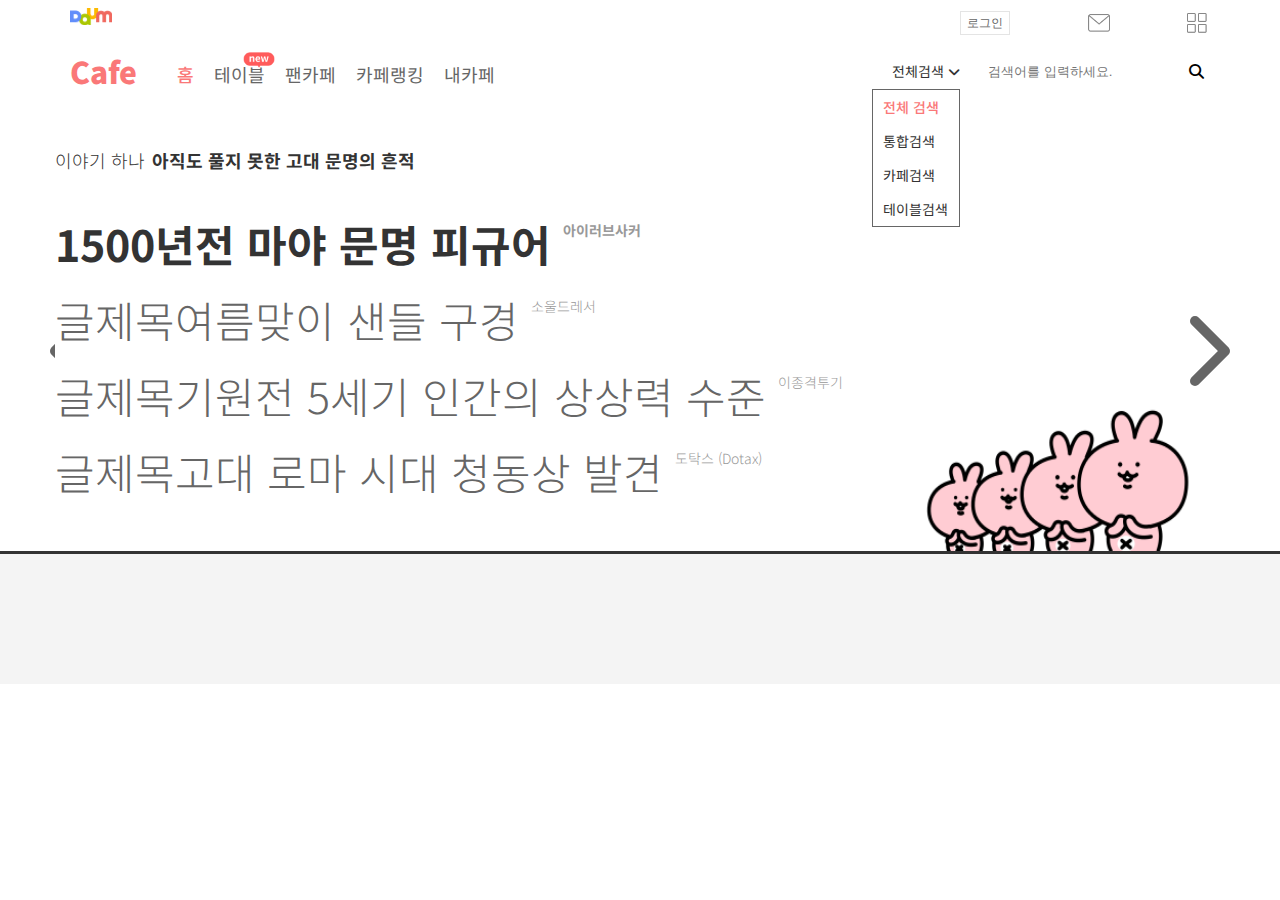
==== index.html @ 8fdf3ecb "slide 추가" ====
<!DOCTYPE html>
<html lang="ko">
    <head>
        <meta charset="UTF-8" />
        <meta name="viewport" content="width=device-width, initial-scale=1.0" />
        <title>Cafe Clone</title>
        <link
            rel="stylesheet"
            href="https://fonts.googleapis.com/css2?family=Material+Symbols+Outlined:opsz,wght,FILL,GRAD@48,400,0,0"
        />
        <link rel="stylesheet" href="css/style.css" />
        <script src="js/jquery-1.12.3.js"></script>
        <script src="js/script.js"></script>
        <style></style>
    </head>
    <body>
        <header>
            <div class="container nav-top">
                <div class="row justify-content-between">
                    <div class="small-logo"><a href="#"></a></div>
                    <div class="top-right-nav">
                        <button type="button" class="btn-login">로그인</button>
                        <a href="#" class="small-email d-inline-block"></a>
                        <div class="small-list d-inline-block">
                            <div class="small-navbox">
                                <div class="malpoongsun"></div>

                                <div class="small-in-navbox">
                                    <div class="small-top-icon">
                                        <div class="d-flex">
                                            <div class="col-3">
                                                <a href="#"
                                                    ><img
                                                        src="images/ic_cafe.png"
                                                        alt="cafe"
                                                /></a>
                                                <p class="text-center">
                                                    <a href="#">카페</a>
                                                </p>
                                            </div>
                                            <div class="col-3">
                                                <a href="#"
                                                    ><img
                                                        src="images/ic_news.png"
                                                        alt="news"
                                                /></a>
                                                <p class="text-center">
                                                    <a href="#">뉴스</a>
                                                </p>
                                            </div>
                                            <div class="col-3">
                                                <a href="#"
                                                    ><img
                                                        src="images/ic_map.png"
                                                        alt="map"
                                                /></a>
                                                <p class="text-center">
                                                    <a href="#">지도</a>
                                                </p>
                                            </div>
                                            <div class="col-3">
                                                <a href="#"
                                                    ><img
                                                        src="images/ic_shopping.png"
                                                        alt="shopping"
                                                /></a>
                                                <p class="text-center">
                                                    <a href="#">쇼핑</a>
                                                </p>
                                            </div>
                                        </div>
                                    </div>
                                    <!-- small top icon -->
                                    <ul class="small-top-list d-flex">
                                        <li>
                                            <a href="#">블로그</a>
                                            <a href="#">티스토리</a>
                                            <a href="#">카카오TV</a>
                                            <a href="#">브런치</a>
                                            <a href="#">게임</a>
                                        </li>
                                        <li>
                                            <a href="#">스포츠</a>
                                            <a href="#">연예</a>
                                            <a href="#">영화</a>
                                            <a href="#">웹툰</a>
                                            <a href="#">멜론</a>
                                        </li>
                                        <li>
                                            <a href="#">어학사전</a>
                                            <a href="#">번역</a>
                                            <a href="#">단어장</a>
                                            <a href="#">맞춤법검사</a>
                                            <a href="#">백과사전</a>
                                        </li>
                                        <li>
                                            <a href="#">금융</a>
                                            <a href="#">부동산</a>
                                            <a href="#">자동차</a>
                                            <a href="#">메이커스</a>
                                            <a href="#">같이가치</a>
                                        </li>
                                    </ul>
                                    <!-- 전체 보기 -->
                                    <div class="top-right-all text-center">
                                        <a href="#">전체보기</a>
                                    </div>
                                </div>
                            </div>
                        </div>
                    </div>
                </div>
            </div>
            <div class="gnb-bar container">
                    <a href="#" class="logo">Cafe</a>
                    <ul class="gnb">
                        <li><a href="#" class="active">홈</a></li>
                        <li class="table-icon"><a href="#">테이블</a></li>
                        <li><a href="#">팬카페</a></li>
                        <li><a href="#">카페랭킹</a></li>
                        <li><a href="#">내카페</a></li>
                    </ul>
                    <form name="search" id="search" class="search" method="get">
                        <div class="search-select">
                            <span>전체검색</span>
                            <i class="fa-solid fa-angle-down"></i>
                            <ul class="select-value">
                                <li class="active">전체 검색</li>
                                <li>통합검색</li>
                                <li>카페검색</li>
                                <li>테이블검색</li>
                            </ul>
                        </div>
                        <input
                            type="text"
                            class="search-form"
                            placeholder="검색어를 입력하세요."
                        />
                        <button class="search-btn"><i class="fa-solid fa-magnifying-glass"></i></button>
                    </form>
            </div>
        </header>
        <!-- header -->
        <section class="slider" id="main01">
            <div class="container">

                <!-- 루프 -->
            <div class="row flex-direction-column slide-row zindex">
            <h2><span>이야기 하나</span> 아직도 풀지 못한 고대 문명의 흔적</h2>
            <ul class="slider-list">
                <li class="active">
                    <a href="#">
                        <span>1500년전 마야 문명 피규어</span>
                        <span class="sub">아이러브사커</span>
                    </a>
                </li>
                <li>
                    <a href="#">
                        <span>글제목여름맞이 샌들 구경</span>
                        <span class="sub">소울드레서</span>
                    </a>
                </li>
                <li>
                    <a href="#">
                        <span>글제목기원전 5세기 인간의 상상력 수준</span>
                        <span class="sub">이종격투기</span>
                    </a>
                </li>
                <li>
                    <a href="#">
                        <span>글제목고대 로마 시대 청동상 발견 </span>
                        <span class="sub">도탁스 (Dotax)</span>
                    </a>
                </li>

            </ul>
        </div>
        <div class="row flex-direction-column slide-row">
            <h2><span>이야기 둘</span> 효도가 가장 쉬웠어요.jpg</h2>
            <ul class="slider-list">
                <li class="active">
                    <a href="#">
                        <span>엄마들의 엽떡.jpg</span>
                        <span class="sub">* 여성시대 * 차분한 20대들의 알흠다운 공간</span>
                    </a>
                </li>
                <li>
                    <a href="#">
                        <span>21세기의 효도.twt</span>
                        <span class="sub">쭉빵카페</span>
                    </a>
                </li>
                <li>
                    <a href="#">
                        <span>의도치 않게 효자된 백수</span>
                        <span class="sub">도탁스 (DOTAX)</span>
                    </a>
                </li>
                <li>
                    <a href="#">
                        <span>부모님 폰에 해드려야 하는 일</span>
                        <span class="sub">엽기 혹은 진실</span>
                    </a>
                </li>

            </ul>
        </div>
        <div class="row flex-direction-column slide-row">
            <h2><span>이야기 셋</span> 아무거나 안 가리고스 다 머거스</h2>
            <ul class="slider-list">
                <li class="active">
                    <a href="#">
                        <span>1500년전 마야 문명 피규어</span>
                        <span class="sub">아이러브사커</span>
                    </a>
                </li>
                <li>
                    <a href="#">
                        <span>글제목여름맞이 샌들 구경</span>
                        <span class="sub">소울드레서</span>
                    </a>
                </li>
                <li>
                    <a href="#">
                        <span>글제목기원전 5세기 인간의 상상력 수준</span>
                        <span class="sub">이종격투기</span>
                    </a>
                </li>
                <li>
                    <a href="#">
                        <span>글제목고대 로마 시대 청동상 발견 </span>
                        <span class="sub">도탁스 (Dotax)</span>
                    </a>
                </li>

            </ul>
        </div>
        <div class="row flex-direction-column slide-row">
            <h2><span>이야기 넷</span> 아직도 풀지 못한 고대 문명의 흔적</h2>
            <ul class="slider-list">
                <li class="active">
                    <a href="#">
                        <span>1500년전 마야 문명 피규어</span>
                        <span class="sub">아이러브사커</span>
                    </a>
                </li>
                <li>
                    <a href="#">
                        <span>글제목여름맞이 샌들 구경</span>
                        <span class="sub">소울드레서</span>
                    </a>
                </li>
                <li>
                    <a href="#">
                        <span>글제목기원전 5세기 인간의 상상력 수준</span>
                        <span class="sub">이종격투기</span>
                    </a>
                </li>
                <li>
                    <a href="#">
                        <span>글제목고대 로마 시대 청동상 발견 </span>
                        <span class="sub">도탁스 (Dotax)</span>
                    </a>
                </li>

            </ul>
        </div>
        <div class="row flex-direction-column slide-row">
            <h2><span>이야기 다섯</span> 아직도 풀지 못한 고대 문명의 흔적</h2>
            <ul class="slider-list">
                <li class="active">
                    <a href="#">
                        <span>1500년전 마야 문명 피규어</span>
                        <span class="sub">아이러브사커</span>
                    </a>
                </li>
                <li>
                    <a href="#">
                        <span>글제목여름맞이 샌들 구경</span>
                        <span class="sub">소울드레서</span>
                    </a>
                </li>
                <li>
                    <a href="#">
                        <span>글제목기원전 5세기 인간의 상상력 수준</span>
                        <span class="sub">이종격투기</span>
                    </a>
                </li>
                <li>
                    <a href="#">
                        <span>글제목고대 로마 시대 청동상 발견 </span>
                        <span class="sub">도탁스 (Dotax)</span>
                    </a>
                </li>

            </ul>
        </div>
        <div class="row flex-direction-column slide-row">
            <h2><span>이야기 여섯</span> 아직도 풀지 못한 고대 문명의 흔적</h2>
            <ul class="slider-list">
                <li class="active">
                    <a href="#">
                        <span>1500년전 마야 문명 피규어</span>
                        <span class="sub">아이러브사커</span>
                    </a>
                </li>
                <li>
                    <a href="#">
                        <span>글제목여름맞이 샌들 구경</span>
                        <span class="sub">소울드레서</span>
                    </a>
                </li>
                <li>
                    <a href="#">
                        <span>글제목기원전 5세기 인간의 상상력 수준</span>
                        <span class="sub">이종격투기</span>
                    </a>
                </li>
                <li>
                    <a href="#">
                        <span>글제목고대 로마 시대 청동상 발견 </span>
                        <span class="sub">도탁스 (Dotax)</span>
                    </a>
                </li>

            </ul>
        </div>
        <!-- 루프 -->

    </div>
        <a href="#" class="slide-btn slide-left"><i class="fa-solid fa-chevron-left"></i></a>
        <a href="#" class="slide-btn slide-right"><i class="fa-solid fa-chevron-right"></i></a>
        </section>
        <section class="best-cafe" id="main02">
            
        </section>
    </body>
</html>
---- css/style.css ----
@import url('https://fonts.googleapis.com/css2?family=Noto+Sans+KR:wght@100;300;400;500;700;900&display=swap');
@import url('https://cdnjs.cloudflare.com/ajax/libs/font-awesome/6.4.2/css/all.min.css');
@import url(reset.css);
@import url(bootstrap-grid.css);
*{box-sizing: border-box;}
body{
    font-family: 'Noto Sans KR', sans-serif;
    color: #333;
    font-size: 16px;
}
.text-center{
    text-align: center;
}
.d-flex{
    display: flex;
}
.flex-wrap-wrap{
    flex-wrap: wrap;
}
.flex-direction-column{
    flex-direction: column;
}
.flex-direction-row{
    flex-direction: row;
}
.justify-content-between{
    justify-content: space-between;
}
.align-items-center{
    align-items: center;
}
.d-block{
    display: block;
}
.d-inline-block{
    display: inline-block;
}

/* header */
header{
    padding-top: 8px;
}
.small-logo>a{
    display: inline-block;
    width: 42px;
    height: 17px;
    background: url(../images/minidaum_v5.png) no-repeat left top;
    background-size: 290%;
}
.btn-login{
    width: 50px;
    height: 24px;
    border: 1px solid #e4e4e4;
    font-size: 12px;
    line-height: 12px;
    color: #666;
    background: #fff;
    cursor: pointer;
    outline: none;
}
.top-right-nav{
    width: 250px;
    height: 30px;
    display: flex;
    justify-content: space-between;
    align-items: center;
}
.small-email{
    width: 24px;
    height: 25px;
    background: url(../images/minidaum_v5.png) no-repeat left -23px;
    background-size: 545%;
}
.small-list{
    width: 24px;
    height: 26px;
    background: url(../images/minidaum_v5.png) no-repeat -35px -22px;
    background-size: 545%;
    position: relative;
    cursor: pointer;
}
.small-navbox{
    position: absolute;
    top: 28px;
    right: 0;
    display: none;
    z-index: 100;
}
.malpoongsun{
    position: absolute;
    top: 0;
    right: 2px;
    width: 25px;
    height: 25px;
    z-index: 2;
    background: url(../images/minidaum_v5.png) no-repeat -70px -95px;
    background-size: 600%;
}
.small-in-navbox{
    border: 1px solid #cdcdcd;
    background-color: #fff;
    margin-top: 16px;
}
.small-top-icon{
    padding: 18px 20px;
    border-bottom: 1px solid #e4e4e4;
}
.small-top-icon .col-3{
    padding-left: 20px;
    padding-right: 20px;
}
.small-top-icon img{
    width: 36px;
    height: 36px;
}
.small-top-icon p{
    margin-top: 10px;
    font-size: 14px;
}
.small-top-icon a{
    font-weight: 500;
    text-decoration: none;
}
.small-top-icon a:hover{
    text-decoration: underline;
}

.small-top-list{
    padding: 20px 38px;
    font-size: 12px;
}
.small-top-list li{
    width: 25%;
    border-right: 1px solid #e4e4e4;
}
.small-top-list li:last-child{
    border: none;
}
.small-top-list a{
    display: block;
    text-decoration: none;
    line-height: 25px;
    padding-left: 10px;
    font-weight: 300;
}
.small-top-list a:hover{
    text-decoration: underline;
}
.top-right-all{
    padding: 15px;
    background-color: #f2f2f2;
    border-top: 1px solid #e4e4e4;
    font-size: 13px;
}
.top-right-all a{
    text-decoration: none;
}
.top-right-all a:hover{
    text-decoration: underline;
}
.gnb-bar{
    margin-top: 18px;
}
.gnb-bar::after{
    content: "";
    display: table;
    clear: both;
}
.logo, .gnb{
    float: left;
}
.logo{
    margin-left: -15px;
    font-size: 30px;
    text-decoration: none;
    color: rgb(250, 120, 120);
    font-weight: 900;
}
.gnb{
    margin: 0;
    padding: 0;
    list-style-type: none;
    margin-left: 40px;
    display: flex;
    height: 35px;
    align-items: center;
}
.gnb a{
    color: #666;
    text-decoration: none;
    font-size: 18px;
    margin-right: 20px;
}
.gnb a:hover, .gnb a.active{
    color: rgb(250, 120, 120);
    font-weight: 500;
}
.table-icon{
    position: relative;
}
.table-icon::after{
    content: "";
    width: 32px;
    height: 16px;
    position: absolute;
    background: url(../images/ico_gnb_table.gif) no-repeat;
    background-size: 32px 16px;
    bottom: 15px;
    right: 10px;
}
#search{
    float: right;
}
.search{
    display: flex;
    align-items: center;
    height: 30px;
    margin-right: -15px;
}
.search-select{
    margin-right: 20px;
    position: relative;
    font-size: 14px;
    cursor: pointer;
}
.select-value{
    position: absolute;
    border: 1px solid #666;
    width: 130%;
    top: 25px;
    right: 0;
    background: #fff;
    z-index: 99;
}
.select-value li{
    padding: 10px;
    cursor: pointer;
    font-size: 14px;
}
.select-value li:hover{
    background-color: rgb(252, 235, 235);
    text-decoration: underline;
    font-weight: 500;
}
.select-value li.active{
    color: rgb(250, 120, 120);
    font-weight: 500;
}
input.search-form{
    border: none;
    padding: 8px;
    border-radius: 5px;
}
input.search-form:focus{
    border: 2px solid #333;
}
.search-btn{
    border: none;
    outline: none;
    background: transparent;
    font-size: 15px;
    margin-left: 10px;
    cursor: pointer;
    text-align: right;
}

/* section main01 */
.slider{
    position: relative;
}
.slider .container{
    padding-top: 70px;
    padding-bottom: 80px;
    background: url(../images/rabbit.png) no-repeat right bottom;
    background-size: 300px 150px;
    position: relative;
    height: 460px;
}
.slider h2{
    font-size: 18px;
    font-weight: 700;
}
.slider h2>span{
    font-weight: 300;
    margin-right: 2px;
}
.slide-row{
    top: 60px;
    left: 0px;
    position: absolute;
    background: #fff;
}
.slider-list{
    margin-top: 30px;
}
.zindex{
    z-index: 2;
}
.slider-anime{
    animation-name: fadeSlide;
    animation-duration: 400ms;
}
.slider-list a{
    text-decoration: none;
    font-size: 43px;
    line-height: 63px;
    color: #666;
    font-weight: 300;
}
.slider-list a span:first-child{
    display: inline-block;
    max-width: 760px;
    white-space: nowrap;
    overflow: hidden;
    text-overflow: ellipsis;
    vertical-align: text-top;
}
.slider-list .sub{
    font-size: 14px;
    color: #999;
    display: inline-block;
    width: 100px;
    white-space: nowrap;
    overflow: hidden;
    text-overflow: ellipsis;
}
.slider-list a:hover,
.slider-list li.active a{
    font-weight: 700;
    color: #333;
}
.slide-btn{
    position: absolute;
    top: 220px;
}
.slide-btn.slide-left{
    left: 50px;
}
.slide-btn.slide-right{
    right: 50px;
}
.slide-btn i{
    font-size: 80px;
    color: #666;
}
/* section main02 */
.best-cafe{
    border-top: 3px solid #333;
    background: #f4f4f4;
    padding-top: 50px;
    padding-bottom: 80px;
}









@media (max-width: 768px) {
    .text-sm-center{
        text-align: center;
    }
    .d-sm-flex{
        display: flex;
    }
    .flex-sm-wrap-wrap{
        flex-wrap: wrap;
    }
    .flex-sm-direction-column{
        flex-direction: column;
    }
    .flex-sm-direction-row{
        flex-direction: row;
    }
    .justify-sm-content-between{
        justify-content: space-between;
    }
    .align-sm-items-center{
        align-items: center;
    }
    .d-sm-block{
        display: block;
    }
    .d-sm-inline-block{
        display: inline-block;
    }
  }

@keyframes fadeSlide{
    from {
        opacity: 0;
        transform: translateY(40px);
    }
    to {
        opacity: 1;
        transform: translateY(0px);
    }
}
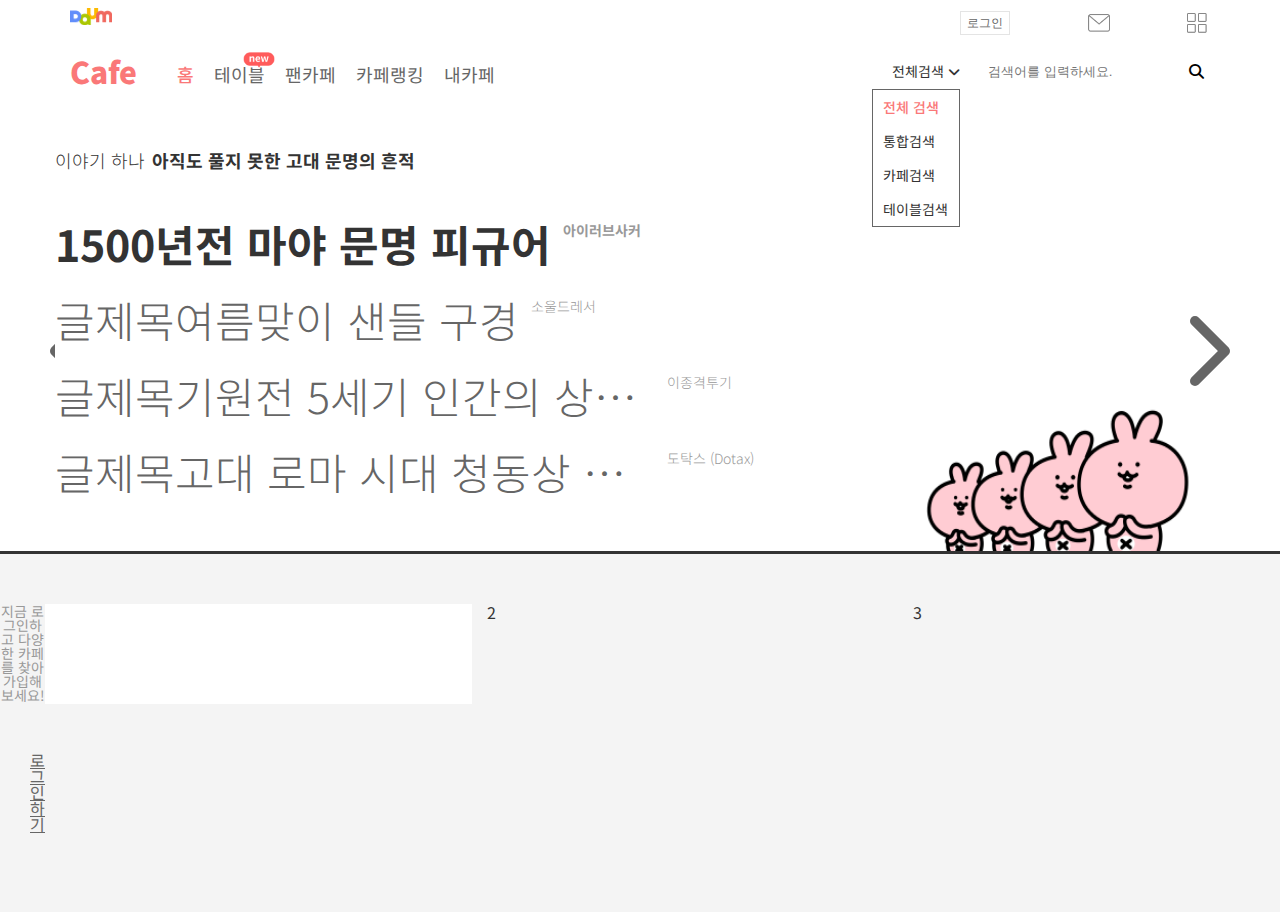
==== commit 24528806: "slide script 구현 main02 작업" ====
--- a/index.html
+++ b/index.html
@@ -148,25 +148,25 @@
             <div class="row flex-direction-column slide-row zindex">
             <h2><span>이야기 하나</span> 아직도 풀지 못한 고대 문명의 흔적</h2>
             <ul class="slider-list">
-                <li class="active">
-                    <a href="#">
-                        <span>1500년전 마야 문명 피규어</span>
-                        <span class="sub">아이러브사커</span>
-                    </a>
-                </li>
-                <li>
-                    <a href="#">
-                        <span>글제목여름맞이 샌들 구경</span>
-                        <span class="sub">소울드레서</span>
-                    </a>
-                </li>
-                <li>
-                    <a href="#">
-                        <span>글제목기원전 5세기 인간의 상상력 수준</span>
-                        <span class="sub">이종격투기</span>
-                    </a>
-                </li>
-                <li>
+                <li class="active animate__fadeInUp">
+                    <a href="#">
+                        <span>1500년전 마야 문명 피규어</span>
+                        <span class="sub">아이러브사커</span>
+                    </a>
+                </li>
+                <li class="animate__fadeInUp">
+                    <a href="#">
+                        <span>글제목여름맞이 샌들 구경</span>
+                        <span class="sub">소울드레서</span>
+                    </a>
+                </li>
+                <li class="animate__fadeInUp">
+                    <a href="#">
+                        <span>글제목기원전 5세기 인간의 상상력 수준</span>
+                        <span class="sub">이종격투기</span>
+                    </a>
+                </li>
+                <li class="animate__fadeInUp">
                     <a href="#">
                         <span>글제목고대 로마 시대 청동상 발견 </span>
                         <span class="sub">도탁스 (Dotax)</span>
@@ -178,25 +178,25 @@
         <div class="row flex-direction-column slide-row">
             <h2><span>이야기 둘</span> 효도가 가장 쉬웠어요.jpg</h2>
             <ul class="slider-list">
-                <li class="active">
+                <li class="active animate__fadeInUp">
                     <a href="#">
                         <span>엄마들의 엽떡.jpg</span>
                         <span class="sub">* 여성시대 * 차분한 20대들의 알흠다운 공간</span>
                     </a>
                 </li>
-                <li>
+                <li class="animate__fadeInUp">
                     <a href="#">
                         <span>21세기의 효도.twt</span>
                         <span class="sub">쭉빵카페</span>
                     </a>
                 </li>
-                <li>
+                <li class="animate__fadeInUp">
                     <a href="#">
                         <span>의도치 않게 효자된 백수</span>
                         <span class="sub">도탁스 (DOTAX)</span>
                     </a>
                 </li>
-                <li>
+                <li class="animate__fadeInUp">
                     <a href="#">
                         <span>부모님 폰에 해드려야 하는 일</span>
                         <span class="sub">엽기 혹은 진실</span>
@@ -208,55 +208,55 @@
         <div class="row flex-direction-column slide-row">
             <h2><span>이야기 셋</span> 아무거나 안 가리고스 다 머거스</h2>
             <ul class="slider-list">
+                <li class="active animate__fadeInUp">
+                    <a href="#">
+                        <span>1500년전 마야 문명 피규어</span>
+                        <span class="sub">아이러브사커</span>
+                    </a>
+                </li>
+                <li class="animate__fadeInUp">
+                    <a href="#">
+                        <span>글제목여름맞이 샌들 구경</span>
+                        <span class="sub">소울드레서</span>
+                    </a>
+                </li>
+                <li class="animate__fadeInUp">
+                    <a href="#">
+                        <span>글제목기원전 5세기 인간의 상상력 수준</span>
+                        <span class="sub">이종격투기</span>
+                    </a>
+                </li>
+                <li class="animate__fadeInUp">
+                    <a href="#">
+                        <span>글제목고대 로마 시대 청동상 발견 </span>
+                        <span class="sub">도탁스 (Dotax)</span>
+                    </a>
+                </li>
+
+            </ul>
+        </div>
+        <div class="row flex-direction-column slide-row">
+            <h2><span>이야기 넷</span> 아직도 풀지 못한 고대 문명의 흔적</h2>
+            <ul class="slider-list animate__fadeInUp">
                 <li class="active">
                     <a href="#">
                         <span>1500년전 마야 문명 피규어</span>
                         <span class="sub">아이러브사커</span>
                     </a>
                 </li>
-                <li>
-                    <a href="#">
-                        <span>글제목여름맞이 샌들 구경</span>
-                        <span class="sub">소울드레서</span>
-                    </a>
-                </li>
-                <li>
-                    <a href="#">
-                        <span>글제목기원전 5세기 인간의 상상력 수준</span>
-                        <span class="sub">이종격투기</span>
-                    </a>
-                </li>
-                <li>
-                    <a href="#">
-                        <span>글제목고대 로마 시대 청동상 발견 </span>
-                        <span class="sub">도탁스 (Dotax)</span>
-                    </a>
-                </li>
-
-            </ul>
-        </div>
-        <div class="row flex-direction-column slide-row">
-            <h2><span>이야기 넷</span> 아직도 풀지 못한 고대 문명의 흔적</h2>
-            <ul class="slider-list">
-                <li class="active">
-                    <a href="#">
-                        <span>1500년전 마야 문명 피규어</span>
-                        <span class="sub">아이러브사커</span>
-                    </a>
-                </li>
-                <li>
-                    <a href="#">
-                        <span>글제목여름맞이 샌들 구경</span>
-                        <span class="sub">소울드레서</span>
-                    </a>
-                </li>
-                <li>
-                    <a href="#">
-                        <span>글제목기원전 5세기 인간의 상상력 수준</span>
-                        <span class="sub">이종격투기</span>
-                    </a>
-                </li>
-                <li>
+                <li class="animate__fadeInUp">
+                    <a href="#">
+                        <span>글제목여름맞이 샌들 구경</span>
+                        <span class="sub">소울드레서</span>
+                    </a>
+                </li>
+                <li class="animate__fadeInUp">
+                    <a href="#">
+                        <span>글제목기원전 5세기 인간의 상상력 수준</span>
+                        <span class="sub">이종격투기</span>
+                    </a>
+                </li>
+                <li class="animate__fadeInUp">
                     <a href="#">
                         <span>글제목고대 로마 시대 청동상 발견 </span>
                         <span class="sub">도탁스 (Dotax)</span>
@@ -268,25 +268,25 @@
         <div class="row flex-direction-column slide-row">
             <h2><span>이야기 다섯</span> 아직도 풀지 못한 고대 문명의 흔적</h2>
             <ul class="slider-list">
-                <li class="active">
-                    <a href="#">
-                        <span>1500년전 마야 문명 피규어</span>
-                        <span class="sub">아이러브사커</span>
-                    </a>
-                </li>
-                <li>
-                    <a href="#">
-                        <span>글제목여름맞이 샌들 구경</span>
-                        <span class="sub">소울드레서</span>
-                    </a>
-                </li>
-                <li>
-                    <a href="#">
-                        <span>글제목기원전 5세기 인간의 상상력 수준</span>
-                        <span class="sub">이종격투기</span>
-                    </a>
-                </li>
-                <li>
+                <li class="active animate__fadeInUp">
+                    <a href="#">
+                        <span>1500년전 마야 문명 피규어</span>
+                        <span class="sub">아이러브사커</span>
+                    </a>
+                </li>
+                <li class="animate__fadeInUp">
+                    <a href="#">
+                        <span>글제목여름맞이 샌들 구경</span>
+                        <span class="sub">소울드레서</span>
+                    </a>
+                </li>
+                <li class="animate__fadeInUp">
+                    <a href="#">
+                        <span>글제목기원전 5세기 인간의 상상력 수준</span>
+                        <span class="sub">이종격투기</span>
+                    </a>
+                </li>
+                <li class="animate__fadeInUp">
                     <a href="#">
                         <span>글제목고대 로마 시대 청동상 발견 </span>
                         <span class="sub">도탁스 (Dotax)</span>
@@ -298,25 +298,25 @@
         <div class="row flex-direction-column slide-row">
             <h2><span>이야기 여섯</span> 아직도 풀지 못한 고대 문명의 흔적</h2>
             <ul class="slider-list">
-                <li class="active">
-                    <a href="#">
-                        <span>1500년전 마야 문명 피규어</span>
-                        <span class="sub">아이러브사커</span>
-                    </a>
-                </li>
-                <li>
-                    <a href="#">
-                        <span>글제목여름맞이 샌들 구경</span>
-                        <span class="sub">소울드레서</span>
-                    </a>
-                </li>
-                <li>
-                    <a href="#">
-                        <span>글제목기원전 5세기 인간의 상상력 수준</span>
-                        <span class="sub">이종격투기</span>
-                    </a>
-                </li>
-                <li>
+                <li class="active animate__fadeInUp">
+                    <a href="#">
+                        <span>1500년전 마야 문명 피규어</span>
+                        <span class="sub">아이러브사커</span>
+                    </a>
+                </li>
+                <li class="animate__fadeInUp">
+                    <a href="#">
+                        <span>글제목여름맞이 샌들 구경</span>
+                        <span class="sub">소울드레서</span>
+                    </a>
+                </li>
+                <li class="animate__fadeInUp">
+                    <a href="#">
+                        <span>글제목기원전 5세기 인간의 상상력 수준</span>
+                        <span class="sub">이종격투기</span>
+                    </a>
+                </li>
+                <li class="animate__fadeInUp">
                     <a href="#">
                         <span>글제목고대 로마 시대 청동상 발견 </span>
                         <span class="sub">도탁스 (Dotax)</span>
@@ -331,8 +331,39 @@
         <a href="#" class="slide-btn slide-left"><i class="fa-solid fa-chevron-left"></i></a>
         <a href="#" class="slide-btn slide-right"><i class="fa-solid fa-chevron-right"></i></a>
         </section>
+
+        <!-- 슬라이드 section -->
+
+
+
         <section class="best-cafe" id="main02">
-            
+            <div class="text-center">
+                <p>지금 로그인하고 다양한 카페를 찾아 가입해 보세요!</p>
+                <a href="#">로그인하기</a>
+            </div>
+
+            <div class="col-4 box">
+                <a href="#">
+                    <div class="first-box">
+                        
+                    </div>
+                </a>
+            </div>
+            <div class="col-4">
+                2
+            </div>
+            <div class="col-4">
+                3
+            </div>
+            <div class="col-4">
+                4
+            </div>
+            <div class="col-4">
+                5
+            </div>
+            <div class="col-4">
+                6
+            </div>
         </section>
     </body>
 </html>
--- a/css/style.css
+++ b/css/style.css
@@ -2,6 +2,7 @@
 @import url('https://cdnjs.cloudflare.com/ajax/libs/font-awesome/6.4.2/css/all.min.css');
 @import url(reset.css);
 @import url(bootstrap-grid.css);
+@import url(animate.min.css);
 *{box-sizing: border-box;}
 body{
     font-family: 'Noto Sans KR', sans-serif;
@@ -296,10 +297,6 @@
 .zindex{
     z-index: 2;
 }
-.slider-anime{
-    animation-name: fadeSlide;
-    animation-duration: 400ms;
-}
 .slider-list a{
     text-decoration: none;
     font-size: 43px;
@@ -309,7 +306,7 @@
 }
 .slider-list a span:first-child{
     display: inline-block;
-    max-width: 760px;
+    max-width: 600px;
     white-space: nowrap;
     overflow: hidden;
     text-overflow: ellipsis;
@@ -343,14 +340,58 @@
     font-size: 80px;
     color: #666;
 }
+
 /* section main02 */
 .best-cafe{
     border-top: 3px solid #333;
     background: #f4f4f4;
     padding-top: 50px;
     padding-bottom: 80px;
-}
-
+    display: flex;
+}
+.text-center p{
+    padding-bottom: 50px;
+    color: #999;
+    font-size: 14px;
+    display: inline-block;
+}
+.text-center a{
+    display: inline-block;
+    color: #666;
+    margin-left: 30px;
+}
+.box{
+    width: 350px;
+    height: 100px;
+    background-color: #fff;
+    display: inline-block;
+}
+.box a{
+    font-size: 15px;
+    text-decoration: none;
+}
+.first-inner-box{
+    height: 80px;
+}
+.box a .headspan{
+    display: block;
+    color: #333;
+}
+.box a .midspan{
+    color: #999;
+}
+.box a .footerspan{
+    color: orangered;
+}
+.box a .footerspan2{
+    color: #999;
+}
+.box img{
+    width: 60px;
+    height: 60px;
+    border-radius: 50%;
+    background-color: #fff
+}
 
 
 
@@ -387,15 +428,4 @@
     .d-sm-inline-block{
         display: inline-block;
     }
-  }
-
-@keyframes fadeSlide{
-    from {
-        opacity: 0;
-        transform: translateY(40px);
-    }
-    to {
-        opacity: 1;
-        transform: translateY(0px);
-    }
-}+  }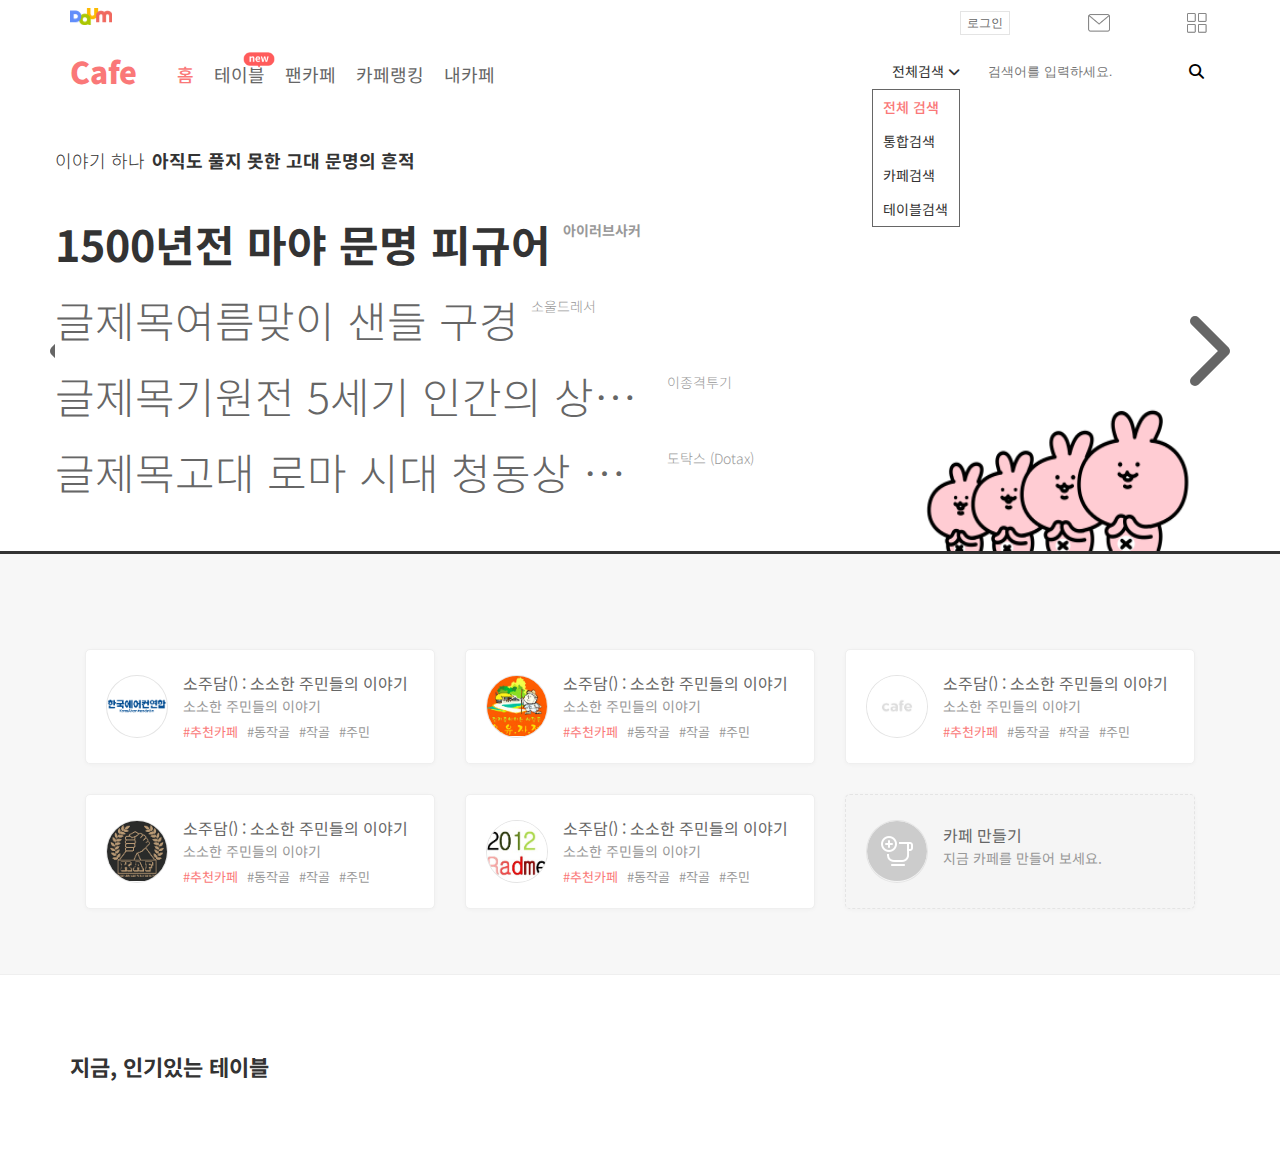
==== commit 53ebf6a6: "~~ section02" ====
--- a/index.html
+++ b/index.html
@@ -337,32 +337,132 @@
 
 
         <section class="best-cafe" id="main02">
-            <div class="text-center">
-                <p>지금 로그인하고 다양한 카페를 찾아 가입해 보세요!</p>
-                <a href="#">로그인하기</a>
+            <div class="container">
+                <div class="row">
+                    <div class="col-md-4 my-15">
+                        <a href="#" target="_blank" class="best-cafe-link">
+                            <div class="best-cafe-box">
+                                <div class="thumb-img">
+                                    <img src="images/best-cafe-box-01.png" alt="img">
+                                </div>
+                                <div class="best-cafe-info">
+                                    <h3>소주담() : 소소한 주민들의 이야기</h3>
+                                    <p>소소한 주민들의 이야기</p>
+                                    <div class="tag">
+                                        <span>추천카페</span>
+                                        <span>동작골</span>
+                                        <span>작골</span>
+                                        <span>주민</span>
+                                    </div>
+                                </div>
+                            </div>
+                        </a>
+                    </div>
+                    
+                    <div class="col-md-4 my-15">
+                        <a href="#" target="_blank" class="best-cafe-link">
+                            <div class="best-cafe-box">
+                                <div class="thumb-img">
+                                    <img src="images/best-cafe-box-02.jpg" alt="img">
+                                </div>
+                                <div class="best-cafe-info">
+                                    <h3>소주담() : 소소한 주민들의 이야기</h3>
+                                    <p>소소한 주민들의 이야기</p>
+                                    <div class="tag">
+                                        <span>추천카페</span>
+                                        <span>동작골</span>
+                                        <span>작골</span>
+                                        <span>주민</span>
+                                    </div>
+                                </div>
+                            </div>
+                        </a>
+                    </div>
+                    
+                    <div class="col-md-4 my-15">
+                        <a href="#" target="_blank" class="best-cafe-link">
+                            <div class="best-cafe-box">
+                                <div class="thumb-img">
+                                    <img src="images/best-cafe-box-03.png" alt="img">
+                                </div>
+                                <div class="best-cafe-info">
+                                    <h3>소주담() : 소소한 주민들의 이야기</h3>
+                                    <p>소소한 주민들의 이야기</p>
+                                    <div class="tag">
+                                        <span>추천카페</span>
+                                        <span>동작골</span>
+                                        <span>작골</span>
+                                        <span>주민</span>
+                                    </div>
+                                </div>
+                            </div>
+                        </a>
+                    </div>
+                    
+                    <div class="col-md-4 my-15">
+                        <a href="#" target="_blank" class="best-cafe-link">
+                            <div class="best-cafe-box">
+                                <div class="thumb-img">
+                                    <img src="images/best-cafe-box-04.png" alt="img">
+                                </div>
+                                <div class="best-cafe-info">
+                                    <h3>소주담() : 소소한 주민들의 이야기</h3>
+                                    <p>소소한 주민들의 이야기</p>
+                                    <div class="tag">
+                                        <span>추천카페</span>
+                                        <span>동작골</span>
+                                        <span>작골</span>
+                                        <span>주민</span>
+                                    </div>
+                                </div>
+                            </div>
+                        </a>
+                    </div>
+                    
+                    <div class="col-md-4 my-15">
+                        <a href="#" target="_blank" class="best-cafe-link">
+                            <div class="best-cafe-box">
+                                <div class="thumb-img">
+                                    <img src="images/best-cafe-box-05.jpg" alt="img">
+                                </div>
+                                <div class="best-cafe-info">
+                                    <h3>소주담() : 소소한 주민들의 이야기</h3>
+                                    <p>소소한 주민들의 이야기</p>
+                                    <div class="tag">
+                                        <span>추천카페</span>
+                                        <span>동작골</span>
+                                        <span>작골</span>
+                                        <span>주민</span>
+                                    </div>
+                                </div>
+                            </div>
+                        </a>
+                    </div>
+                    
+                    <div class="col-md-4 my-15">
+                        <a href="#" target="_blank" class="best-cafe-add">
+                            <div class="best-cafe-box">
+                                <div class="thumb-img">
+                                    <img src="images/best-cafe-box-06.png" alt="img">
+                                </div>
+                                <div class="best-cafe-info">
+                                    <h3>카페 만들기</h3>
+                                    <p>지금 카페를 만들어 보세요.</p>
+                                </div>
+                            </div>
+                        </a>
+                    </div>
+                </div>
             </div>
-
-            <div class="col-4 box">
-                <a href="#">
-                    <div class="first-box">
-                        
-                    </div>
-                </a>
-            </div>
-            <div class="col-4">
-                2
-            </div>
-            <div class="col-4">
-                3
-            </div>
-            <div class="col-4">
-                4
-            </div>
-            <div class="col-4">
-                5
-            </div>
-            <div class="col-4">
-                6
+            
+        </section>
+
+
+        <section class="best-table container" id="main03">
+            <div class="row">
+                <h1>지금, 인기있는 테이블</h1>
+
+                <div class="col-md-"></div>
             </div>
         </section>
     </body>
--- a/css/style.css
+++ b/css/style.css
@@ -9,6 +9,9 @@
     color: #333;
     font-size: 16px;
 }
+a, a:link{
+    text-decoration: none;
+}
 .text-center{
     text-align: center;
 }
@@ -35,6 +38,10 @@
 }
 .d-inline-block{
     display: inline-block;
+}
+.my-15{
+    margin-top: 15px;
+    margin-bottom: 15px;
 }
 
 /* header */
@@ -344,55 +351,103 @@
 /* section main02 */
 .best-cafe{
     border-top: 3px solid #333;
-    background: #f4f4f4;
-    padding-top: 50px;
-    padding-bottom: 80px;
+    border-bottom: 1px solid #efefef;
+    background: #f7f7f7;
+    padding-top: 80px;
+    padding-bottom: 50px;
+}
+.best-cafe-link{
+    display: block;
+    height: 115px;
+    background: #fff;
+    border: 1px solid #efefef;
+    border-radius: 5px;
+    box-shadow: 0 1px 4px rgba(0, 0, 0, 0.03);
+    padding: 15px 20px;
+}
+.best-cafe-link:hover{
+    box-shadow: 0 1px 4px rgba(0, 0, 0, 0.05),
+                0 0 10px rgba(0, 0, 0, 0.14)
+}
+.best-cafe-box{
     display: flex;
-}
-.text-center p{
-    padding-bottom: 50px;
-    color: #999;
-    font-size: 14px;
-    display: inline-block;
-}
-.text-center a{
-    display: inline-block;
-    color: #666;
-    margin-left: 30px;
-}
-.box{
-    width: 350px;
-    height: 100px;
-    background-color: #fff;
-    display: inline-block;
-}
-.box a{
-    font-size: 15px;
-    text-decoration: none;
-}
-.first-inner-box{
-    height: 80px;
-}
-.box a .headspan{
-    display: block;
-    color: #333;
-}
-.box a .midspan{
-    color: #999;
-}
-.box a .footerspan{
-    color: orangered;
-}
-.box a .footerspan2{
-    color: #999;
-}
-.box img{
+    align-items: center;
+    justify-content: space-between;
+    height: 100%;
+    width: 100%;
+}
+.best-cafe-link{
+    text-decoration: none;
+}
+.thumb-img{
+    border-radius: 50%;
+    overflow: hidden;
+    border: 1px solid #e4e4e4;
+    box-sizing: content-box;
+}
+.thumb-img img{
     width: 60px;
     height: 60px;
-    border-radius: 50%;
-    background-color: #fff
-}
-
+    object-fit: cover;
+}
+.best-cafe-info{
+    padding-left: 15px;
+    width: calc(100% - 60px);
+}
+.best-cafe-info h3{
+    white-space: nowrap;
+    overflow: hidden;
+    text-overflow: ellipsis;
+    font-size: 16px;
+    font-weight: 400;
+    color: #666;
+    margin-bottom: 8px;
+}
+.best-cafe-info p{
+    text-decoration: none;
+    font-size: 14px;
+    color: #999;
+    margin-bottom: 12px;
+    white-space: nowrap;
+    overflow: hidden;
+    text-overflow: ellipsis;
+}
+.tag{
+    font-size: 13px;
+    color: #999;
+}
+.tag span{
+    margin-right: 5px;
+}
+.tag span:first-child{
+    color: rgb(250, 120, 120);
+}
+.tag span::before{
+    content: '#';
+}
+.best-cafe-add{
+    display: block;
+    height: 115px;
+    background: #f5f5f5;
+    border: 1px dashed #e4e4e4;
+    border-radius: 5px;
+    box-shadow: 0 1px 4px rgba(0, 0, 0, 0.03);
+    padding: 15px 20px;
+}
+.best-cafe-add:hover{
+    background: #fefefe;
+}
+
+
+
+/* section main03 */
+.best-table{
+    padding-top: 80px;
+    padding-bottom: 80px;
+}
+#main03 h1{
+    font-size: 22px;
+}
 
 
 
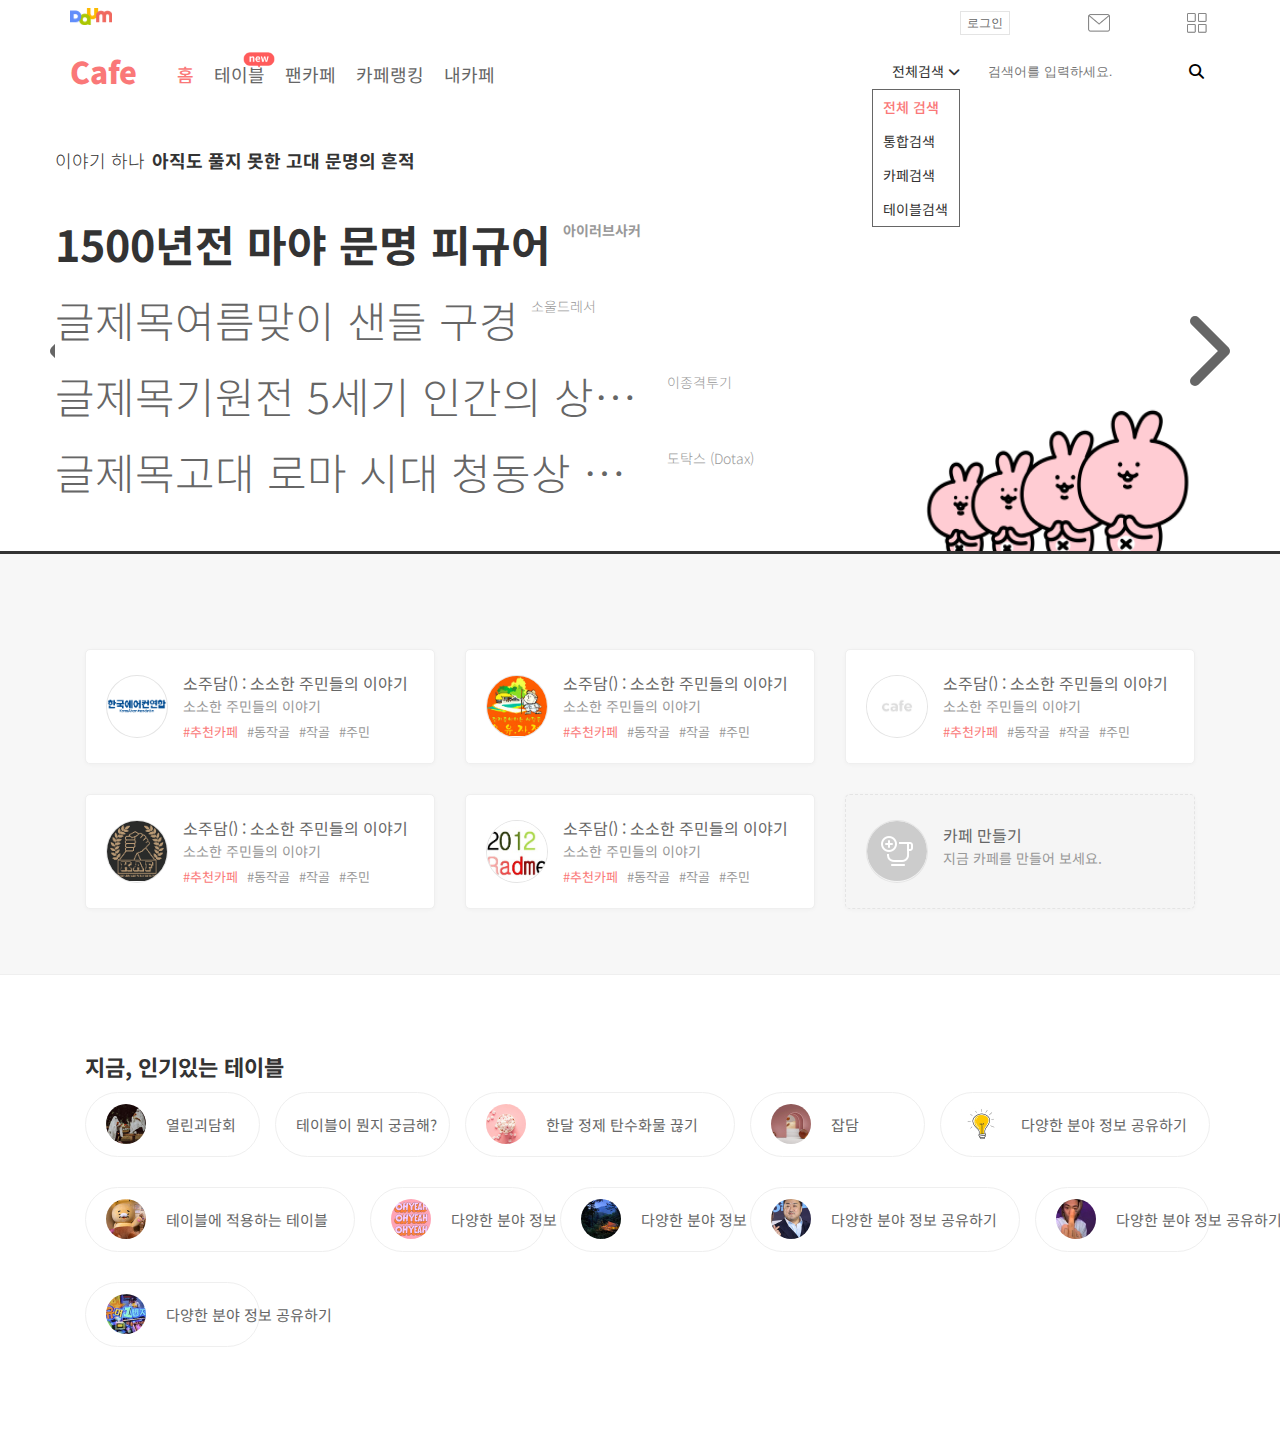
==== commit 27a92f8d: "section03" ====
--- a/index.html
+++ b/index.html
@@ -459,10 +459,143 @@
 
 
         <section class="best-table container" id="main03">
+            <h1>지금, 인기있는 테이블</h1>
             <div class="row">
-                <h1>지금, 인기있는 테이블</h1>
-
-                <div class="col-md-"></div>
+
+                <div class="col-2 my-15 table-box">
+                    <a href="#" target="_blank" class="best-table-link">
+                        <div class="best-table-box">
+                            <div class="table-thumb-img">
+                                <img src="images/table1.jpg" alt="img">
+                            </div>
+                            <div class="best-table-info">
+                                <p>열린괴담회</p>
+                            </div>
+                        </div>
+                    </a>
+                </div>
+                <div class="col-2 my-15 table-box">
+                    <a href="#" target="_blank" class="best-table-link">
+                        <div class="best-table-box">
+                            <div class="best-table-info">
+                                <p>테이블이 뭔지 궁금해?</p>
+                            </div>
+                        </div>
+                    </a>
+                </div>
+                <div class="col-3 my-15 table-box">
+                    <a href="#" target="_blank" class="best-table-link">
+                        <div class="best-table-box">
+                            <div class="table-thumb-img">
+                                <img src="images/table2.jpg" alt="img">
+                            </div>
+                            <div class="best-table-info">
+                                <p>한달 정제 탄수화물 끊기</p>
+                            </div>
+                        </div>
+                    </a>
+                </div>
+                <div class="col-2 my-15 table-box">
+                    <a href="#" target="_blank" class="best-table-link">
+                        <div class="best-table-box">
+                            <div class="table-thumb-img">
+                                <img src="images/table3.jpg" alt="img">
+                            </div>
+                            <div class="best-table-info">
+                                <p>잡담</p>
+                            </div>
+                        </div>
+                    </a>
+                </div>
+                <div class="col-3 my-15 table-box">
+                    <a href="#" target="_blank" class="best-table-link">
+                        <div class="best-table-box">
+                            <div class="table-thumb-img">
+                                <img src="images/table4.jpg" alt="img">
+                            </div>
+                            <div class="best-table-info">
+                                <p>다양한 분야 정보 공유하기</p>
+                            </div>
+                        </div>
+                    </a>
+                </div>
+
+
+                <div class="col-3 my-15 table-box">
+                    <a href="#" target="_blank" class="best-table-link">
+                        <div class="best-table-box">
+                            <div class="table-thumb-img">
+                                <img src="images/table5.jpg" alt="img">
+                            </div>
+                            <div class="best-table-info">
+                                <p>테이블에 적용하는 테이블</p>
+                            </div>
+                        </div>
+                    </a>
+                </div>
+                <div class="col-2 my-15 table-box">
+                    <a href="#" target="_blank" class="best-table-link">
+                        <div class="best-table-box">
+                            <div class="table-thumb-img">
+                                <img src="images/table6.jpg" alt="img">
+                            </div>
+                            <div class="best-table-info">
+                                <p>다양한 분야 정보 공유하기</p>
+                            </div>
+                        </div>
+                    </a>
+                </div>
+                <div class="col-2 my-15 table-box">
+                    <a href="#" target="_blank" class="best-table-link">
+                        <div class="best-table-box">
+                            <div class="table-thumb-img">
+                                <img src="images/table7.jpg" alt="img">
+                            </div>
+                            <div class="best-table-info">
+                                <p>다양한 분야 정보 공유하기</p>
+                            </div>
+                        </div>
+                    </a>
+                </div>
+                <div class="col-3 my-15 table-box">
+                    <a href="#" target="_blank" class="best-table-link">
+                        <div class="best-table-box">
+                            <div class="table-thumb-img">
+                                <img src="images/table8.jpg" alt="img">
+                            </div>
+                            <div class="best-table-info">
+                                <p>다양한 분야 정보 공유하기</p>
+                            </div>
+                        </div>
+                    </a>
+                </div>
+                <div class="col-2 my-15 table-box">
+                    <a href="#" target="_blank" class="best-table-link">
+                        <div class="best-table-box">
+                            <div class="table-thumb-img">
+                                <img src="images/table9.jpg" alt="img">
+                            </div>
+                            <div class="best-table-info">
+                                <p>다양한 분야 정보 공유하기</p>
+                            </div>
+                        </div>
+                    </a>
+                </div>
+
+
+                <div class="col-2 my-15 table-box">
+                    <a href="#" target="_blank" class="best-table-link">
+                        <div class="best-table-box">
+                            <div class="table-thumb-img">
+                                <img src="images/table10.jpg" alt="img">
+                            </div>
+                            <div class="best-table-info">
+                                <p>다양한 분야 정보 공유하기</p>
+                            </div>
+                        </div>
+                    </a>
+                </div>
+                
             </div>
         </section>
     </body>
--- a/css/style.css
+++ b/css/style.css
@@ -43,6 +43,9 @@
     margin-top: 15px;
     margin-bottom: 15px;
 }
+.col-2, .col-3, .col-4{
+    padding-right: 0;
+}
 
 /* header */
 header{
@@ -376,9 +379,6 @@
     height: 100%;
     width: 100%;
 }
-.best-cafe-link{
-    text-decoration: none;
-}
 .thumb-img{
     border-radius: 50%;
     overflow: hidden;
@@ -448,8 +448,36 @@
 #main03 h1{
     font-size: 22px;
 }
-
-
+.best-table-link{
+    display: block;
+    height: 65px;
+    background: #fff;
+    border: 1px solid #efefef;
+    border-radius: 56px;
+    padding: 15px 20px;
+}
+.best-table-box{
+    display: flex;
+    align-items: center;
+    justify-content: space-between;
+    height: 100%;
+    width: 100%;
+}
+.table-thumb-img img{
+    width: 40px;
+    height: 40px;
+    border-radius: 40px;
+}
+.best-table-info{
+    padding-left: 0px;
+    width: calc(100% - 60px);
+}
+.best-table-info p{
+    padding-left: -15px;
+    font-size: 15px;
+    color: #666;
+    white-space: nowrap;
+}
 
 
 
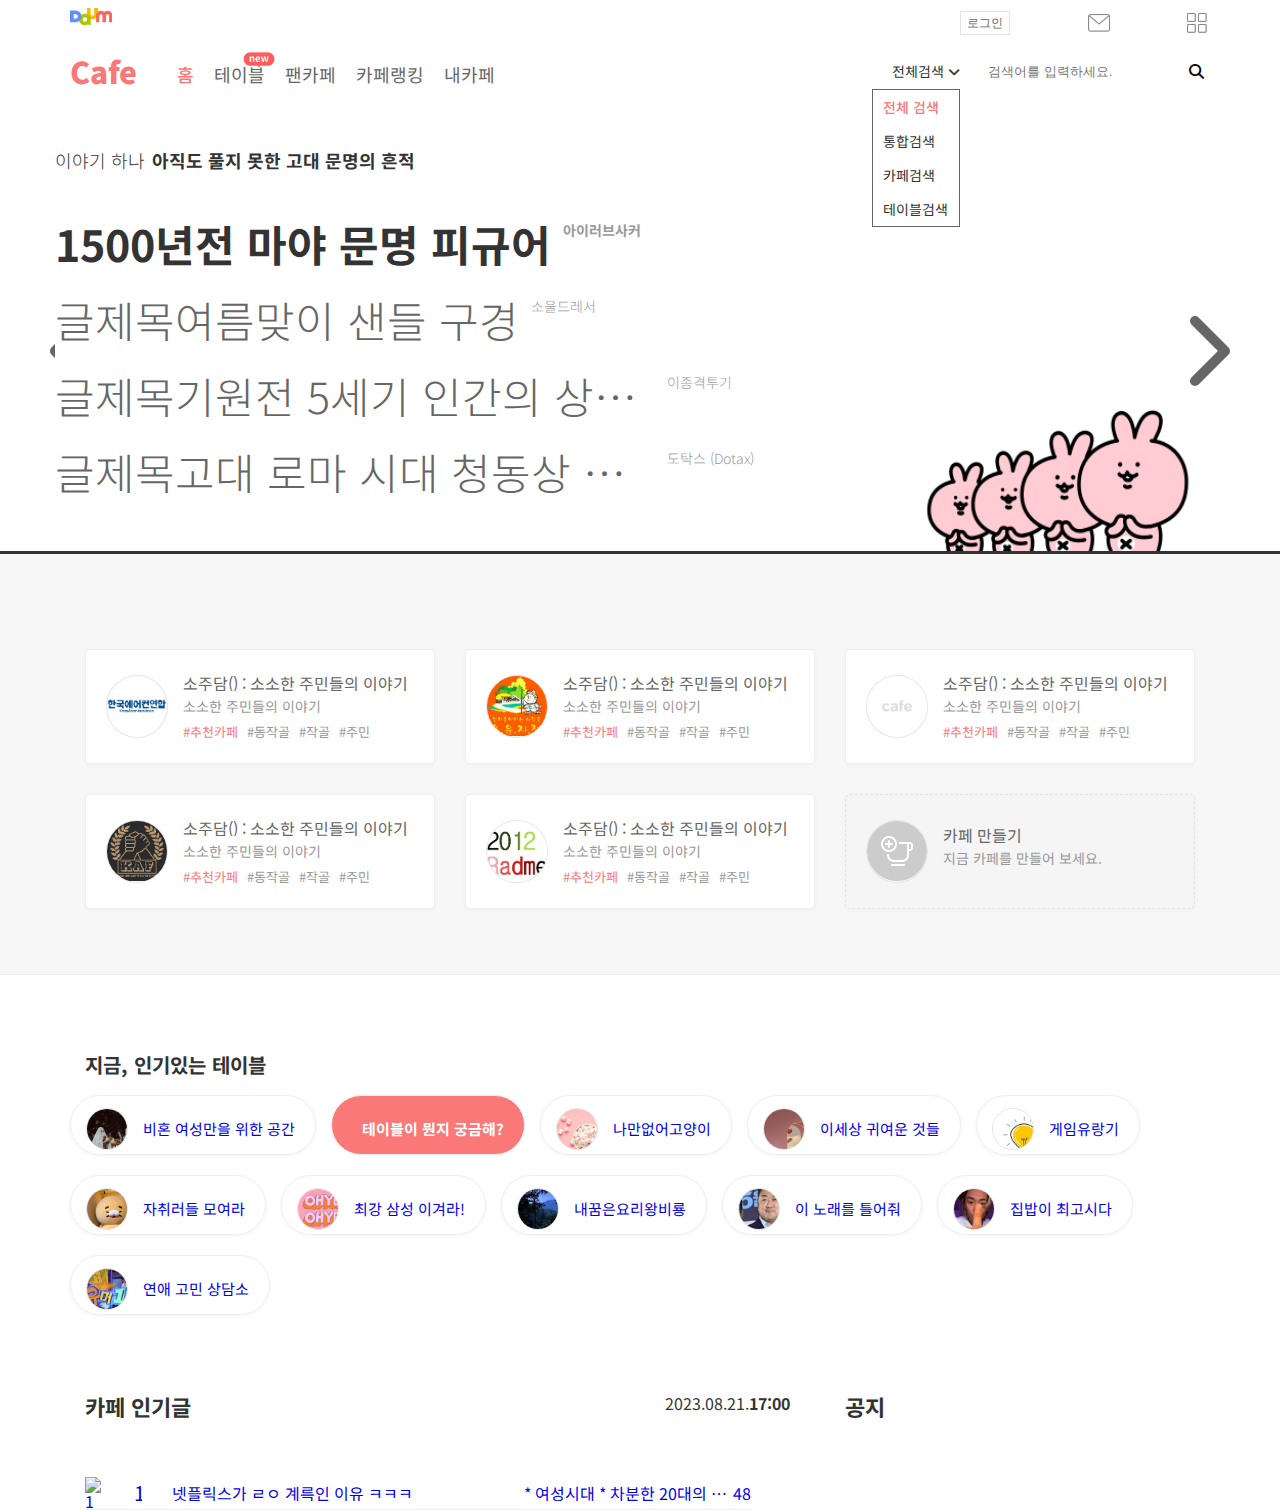
==== commit 06879c74: "working section main04" ====
--- a/index.html
+++ b/index.html
@@ -459,143 +459,162 @@
 
 
         <section class="best-table container" id="main03">
-            <h1>지금, 인기있는 테이블</h1>
+            <h2>지금, 인기있는 테이블</h2>
+           <ul class="row list-table">
+            <li>
+                <a href="#">
+                    <div class="d-flex align-items-center">
+                        <div class="thumb-img">
+                            <img src="images/table1.jpg" alt="1">
+                        </div>
+                        <p class="table-text">
+                            비혼 여성만을 위한 공간
+                        </p>
+                    </div>
+                </a>
+            </li>
+            <li class="question">
+                <a href="#">
+                    <p class="table-text">테이블이 뭔지 궁금해?</p>
+                </a>
+            </li>
+            <li>
+                <a href="#">
+                    <div class="d-flex align-items-center">
+                        <div class="thumb-img">
+                            <img src="images/table2.jpg" alt="2">
+                        </div>
+                        <p class="table-text">
+                            나만없어고양이
+                        </p>
+                    </div>
+                </a>
+            </li>
+            <li>
+                <a href="#">
+                    <div class="d-flex align-items-center">
+                        <div class="thumb-img">
+                            <img src="images/table3.jpg" alt="3">
+                        </div>
+                        <p class="table-text">
+                            이세상 귀여운 것들
+                        </p>
+                    </div>
+                </a>
+            </li>
+            <li>
+                <a href="#">
+                    <div class="d-flex align-items-center">
+                        <div class="thumb-img">
+                            <img src="images/table4.jpg" alt="4">
+                        </div>
+                        <p class="table-text">
+                            게임유랑기
+                        </p>
+                    </div>
+                </a>
+            </li>
+            <li>
+                <a href="#">
+                    <div class="d-flex align-items-center">
+                        <div class="thumb-img">
+                            <img src="images/table5.jpg" alt="5">
+                        </div>
+                        <p class="table-text">
+                            자취러들 모여라
+                        </p>
+                    </div>
+                </a>
+            </li>
+            <li>
+                <a href="#">
+                    <div class="d-flex align-items-center">
+                        <div class="thumb-img">
+                            <img src="images/table6.jpg" alt="6">
+                        </div>
+                        <p class="table-text">
+                            최강 삼성 이겨라!
+                        </p>
+                    </div>
+                </a>
+            </li>
+            <li>
+                <a href="#">
+                    <div class="d-flex align-items-center">
+                        <div class="thumb-img">
+                            <img src="images/table7.jpg" alt="7">
+                        </div>
+                        <p class="table-text">
+                            내꿈은요리왕비룡
+                        </p>
+                    </div>
+                </a>
+            </li>
+            <li>
+                <a href="#">
+                    <div class="d-flex align-items-center">
+                        <div class="thumb-img">
+                            <img src="images/table8.jpg" alt="8">
+                        </div>
+                        <p class="table-text">
+                            이 노래를 틀어줘
+                        </p>
+                    </div>
+                </a>
+            </li>
+            <li>
+                <a href="#">
+                    <div class="d-flex align-items-center">
+                        <div class="thumb-img">
+                            <img src="images/table9.jpg" alt="9">
+                        </div>
+                        <p class="table-text">
+                            집밥이 최고시다
+                        </p>
+                    </div>
+                </a>
+            </li>
+            <li>
+                <a href="#">
+                    <div class="d-flex align-items-center">
+                        <div class="thumb-img">
+                            <img src="images/table10.jpg" alt="10">
+                        </div>
+                        <p class="table-text">
+                            연애 고민 상담소
+                        </p>
+                    </div>
+                </a>
+            </li>
+           </ul>
+        </section>
+
+        <!-- section main04 -->
+
+        <section class="pop-cafe container" id="main04">
             <div class="row">
-
-                <div class="col-2 my-15 table-box">
-                    <a href="#" target="_blank" class="best-table-link">
-                        <div class="best-table-box">
-                            <div class="table-thumb-img">
-                                <img src="images/table1.jpg" alt="img">
-                            </div>
-                            <div class="best-table-info">
-                                <p>열린괴담회</p>
-                            </div>
-                        </div>
-                    </a>
+                <div class="col-md-8 pe30">
+                    <h2>카페 인기글</h2>
+                    <div class="ndate">2023.08.21.<span>17:00</span></div>
+                    <ul class="pop-list">
+                        <li>
+                            <a href="#">
+                                <div class="d-flex align-items-center">
+                                    <div class="img-thumb"><img src="images/poplist1.jpg" alt="1"></div>
+                                    <p class="pop-num">1</p>
+                                    <p class="pop-text">넷플릭스가 ㄹㅇ 계륵인 이유 ㅋㅋㅋ</p>
+                                    <p class="pop-cafe-list">* 여성시대 * 차분한 20대의 알흠다운 공간</p>
+                                    <span class="pop-comment">48</span>
+
+                                </div>
+                                <!-- 이미지, 제목, 카페명, 댓글 -->
+                            </a>
+                        </li>
+                    </ul>
                 </div>
-                <div class="col-2 my-15 table-box">
-                    <a href="#" target="_blank" class="best-table-link">
-                        <div class="best-table-box">
-                            <div class="best-table-info">
-                                <p>테이블이 뭔지 궁금해?</p>
-                            </div>
-                        </div>
-                    </a>
+                <div class="col-md-4">
+                    <h2>공지</h2>
                 </div>
-                <div class="col-3 my-15 table-box">
-                    <a href="#" target="_blank" class="best-table-link">
-                        <div class="best-table-box">
-                            <div class="table-thumb-img">
-                                <img src="images/table2.jpg" alt="img">
-                            </div>
-                            <div class="best-table-info">
-                                <p>한달 정제 탄수화물 끊기</p>
-                            </div>
-                        </div>
-                    </a>
-                </div>
-                <div class="col-2 my-15 table-box">
-                    <a href="#" target="_blank" class="best-table-link">
-                        <div class="best-table-box">
-                            <div class="table-thumb-img">
-                                <img src="images/table3.jpg" alt="img">
-                            </div>
-                            <div class="best-table-info">
-                                <p>잡담</p>
-                            </div>
-                        </div>
-                    </a>
-                </div>
-                <div class="col-3 my-15 table-box">
-                    <a href="#" target="_blank" class="best-table-link">
-                        <div class="best-table-box">
-                            <div class="table-thumb-img">
-                                <img src="images/table4.jpg" alt="img">
-                            </div>
-                            <div class="best-table-info">
-                                <p>다양한 분야 정보 공유하기</p>
-                            </div>
-                        </div>
-                    </a>
-                </div>
-
-
-                <div class="col-3 my-15 table-box">
-                    <a href="#" target="_blank" class="best-table-link">
-                        <div class="best-table-box">
-                            <div class="table-thumb-img">
-                                <img src="images/table5.jpg" alt="img">
-                            </div>
-                            <div class="best-table-info">
-                                <p>테이블에 적용하는 테이블</p>
-                            </div>
-                        </div>
-                    </a>
-                </div>
-                <div class="col-2 my-15 table-box">
-                    <a href="#" target="_blank" class="best-table-link">
-                        <div class="best-table-box">
-                            <div class="table-thumb-img">
-                                <img src="images/table6.jpg" alt="img">
-                            </div>
-                            <div class="best-table-info">
-                                <p>다양한 분야 정보 공유하기</p>
-                            </div>
-                        </div>
-                    </a>
-                </div>
-                <div class="col-2 my-15 table-box">
-                    <a href="#" target="_blank" class="best-table-link">
-                        <div class="best-table-box">
-                            <div class="table-thumb-img">
-                                <img src="images/table7.jpg" alt="img">
-                            </div>
-                            <div class="best-table-info">
-                                <p>다양한 분야 정보 공유하기</p>
-                            </div>
-                        </div>
-                    </a>
-                </div>
-                <div class="col-3 my-15 table-box">
-                    <a href="#" target="_blank" class="best-table-link">
-                        <div class="best-table-box">
-                            <div class="table-thumb-img">
-                                <img src="images/table8.jpg" alt="img">
-                            </div>
-                            <div class="best-table-info">
-                                <p>다양한 분야 정보 공유하기</p>
-                            </div>
-                        </div>
-                    </a>
-                </div>
-                <div class="col-2 my-15 table-box">
-                    <a href="#" target="_blank" class="best-table-link">
-                        <div class="best-table-box">
-                            <div class="table-thumb-img">
-                                <img src="images/table9.jpg" alt="img">
-                            </div>
-                            <div class="best-table-info">
-                                <p>다양한 분야 정보 공유하기</p>
-                            </div>
-                        </div>
-                    </a>
-                </div>
-
-
-                <div class="col-2 my-15 table-box">
-                    <a href="#" target="_blank" class="best-table-link">
-                        <div class="best-table-box">
-                            <div class="table-thumb-img">
-                                <img src="images/table10.jpg" alt="img">
-                            </div>
-                            <div class="best-table-info">
-                                <p>다양한 분야 정보 공유하기</p>
-                            </div>
-                        </div>
-                    </a>
-                </div>
-                
             </div>
         </section>
     </body>
--- a/css/style.css
+++ b/css/style.css
@@ -445,40 +445,82 @@
     padding-top: 80px;
     padding-bottom: 80px;
 }
-#main03 h1{
-    font-size: 22px;
-}
-.best-table-link{
+.best-table h2{
+    font-size: 20px;
+}
+.list-table li{
+    margin: 20px 15px 0 0 ;
+    border: 1px solid #efefef;
+    border-radius: 60px;
+    height: 60px;
+    box-shadow: 0px 1px 4px 0 rgba(0, 0, 0, 0.05);
+}
+.list-table li a{
     display: block;
-    height: 65px;
-    background: #fff;
-    border: 1px solid #efefef;
-    border-radius: 56px;
-    padding: 15px 20px;
-}
-.best-table-box{
-    display: flex;
-    align-items: center;
-    justify-content: space-between;
-    height: 100%;
-    width: 100%;
-}
-.table-thumb-img img{
+    overflow: hidden;
+    padding-left: 15px;
+    padding-right: 20px;
+}
+.list-table .thumb-img{
     width: 40px;
     height: 40px;
-    border-radius: 40px;
-}
-.best-table-info{
-    padding-left: 0px;
-    width: calc(100% - 60px);
-}
-.best-table-info p{
-    padding-left: -15px;
+}
+.table-text{
+    line-height: 65px;
     font-size: 15px;
-    color: #666;
+    overflow: hidden;
+    padding-left: 15px;
+}
+.question{
+    background-color: rgb(250, 120, 120);
+    font-weight: 700;
+}
+.question a{
+    color: #fff;
+    padding-left: 5px;
+    padding-right: 5px;
+}
+
+/* section main04 */
+.pop-cafe h2{
+    font-size: 22px;
+    margin-bottom: 20px;
+    width: 50%;
+    float: left;
+}
+.pe30{
+    padding-right: 40px;
+}
+.ndate{
+    float: right;
+}
+.ndate span{
+    font-weight: 700;
+}
+.pop-list{
+    float: left;
+    margin-top: 40px;
+}
+.pop-list li{
+    border-bottom: 1px solid #ededed;
+}
+.pop-list p{
     white-space: nowrap;
-}
-
+    overflow: hidden;
+    text-overflow: ellipsis;
+}
+.pop-num{
+    margin-left: 30px;
+    font-size: 20px;
+}
+.pop-text{
+    width: 65%;
+    margin-left: 30px;
+}
+.pop-cafe-list{
+    margin-left: 30px;
+    
+}
 
 
 
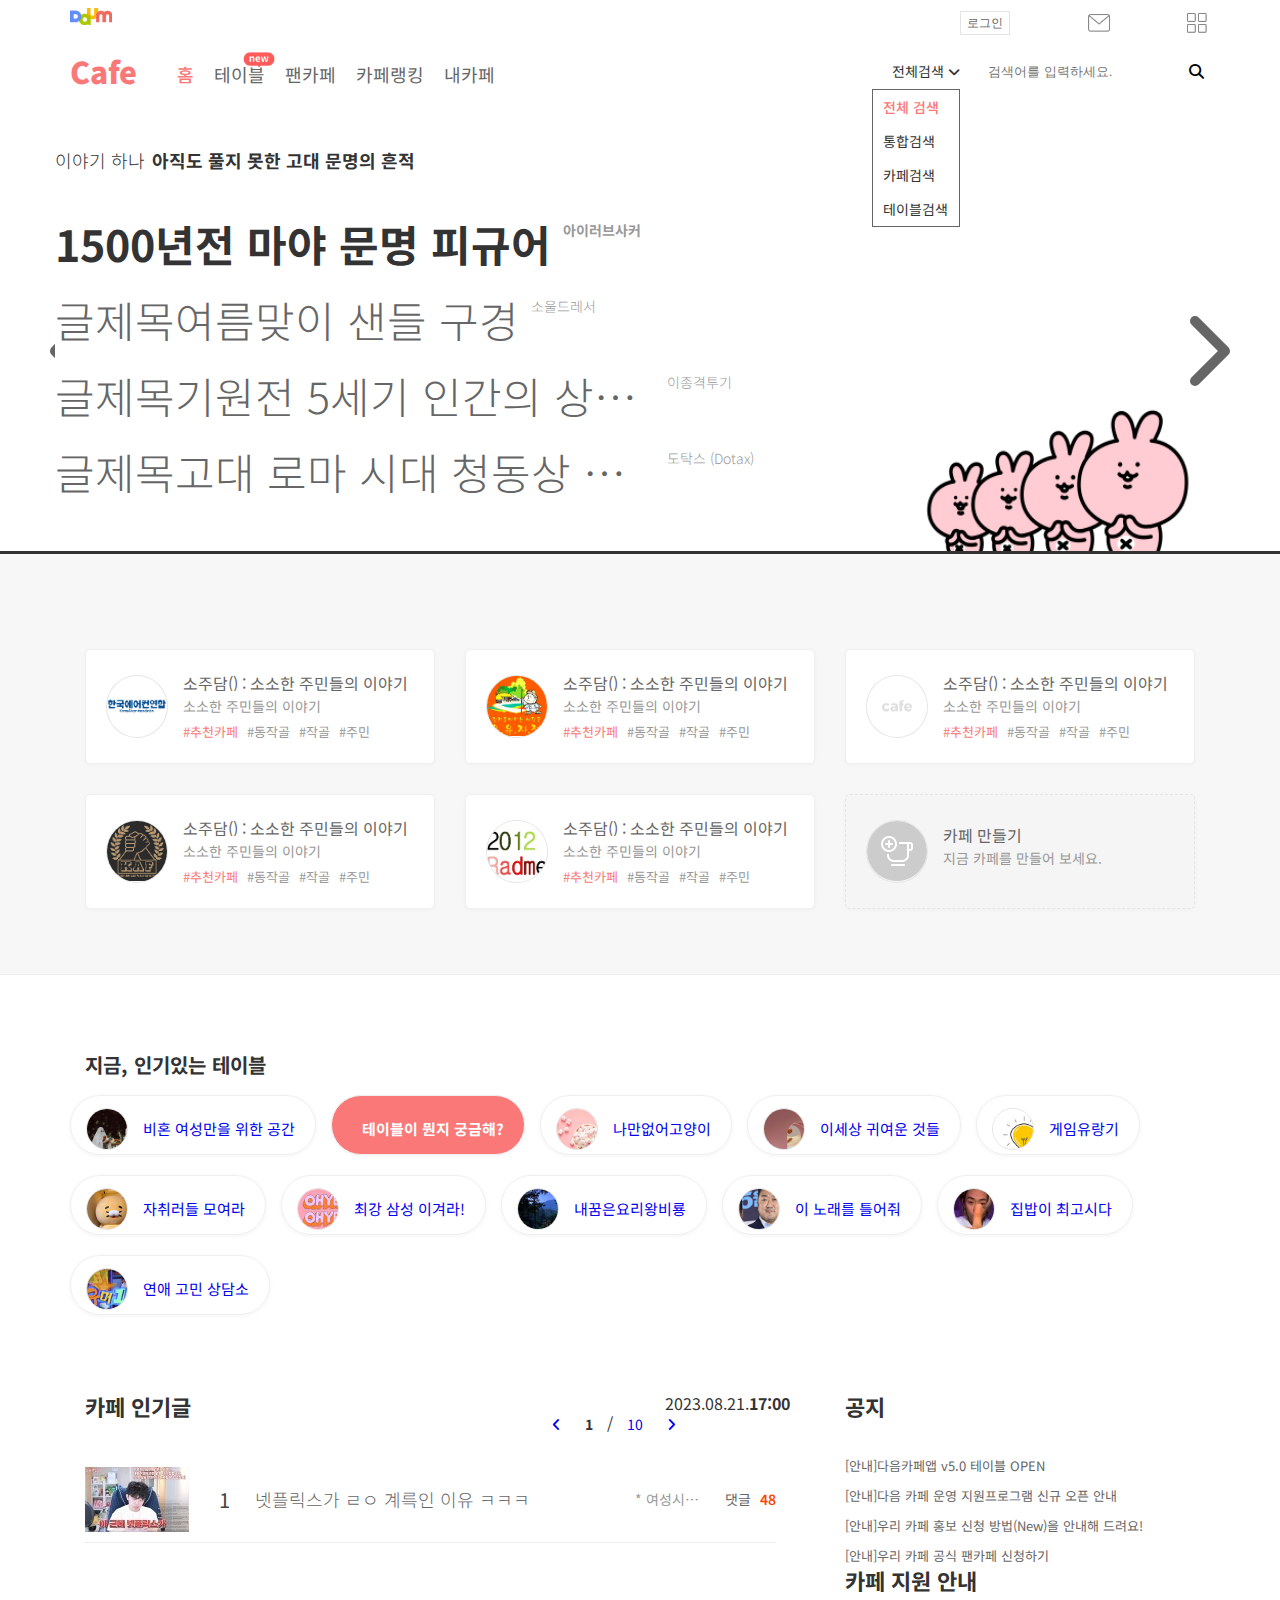
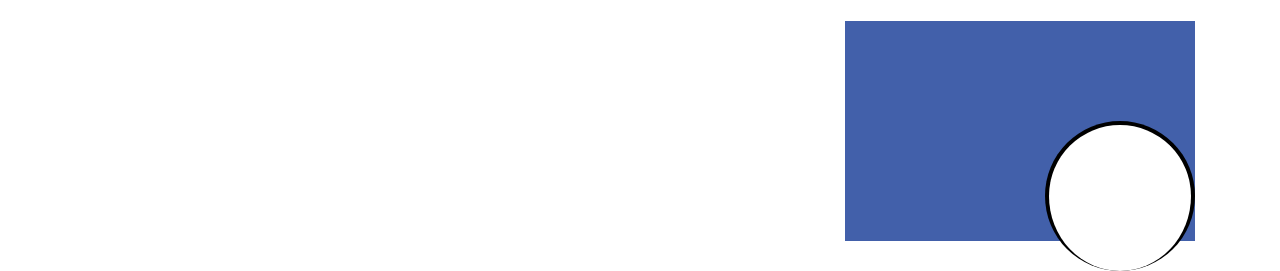
==== commit d4ad6081: "..?" ====
--- a/index.html
+++ b/index.html
@@ -599,21 +599,38 @@
                     <ul class="pop-list">
                         <li>
                             <a href="#">
-                                <div class="d-flex align-items-center">
+                                <div class="d-flex justify-content-between">
                                     <div class="img-thumb"><img src="images/poplist1.jpg" alt="1"></div>
                                     <p class="pop-num">1</p>
                                     <p class="pop-text">넷플릭스가 ㄹㅇ 계륵인 이유 ㅋㅋㅋ</p>
                                     <p class="pop-cafe-list">* 여성시대 * 차분한 20대의 알흠다운 공간</p>
-                                    <span class="pop-comment">48</span>
+                                    <span class="pop-comment"> 댓글 <span class="pop-comment-red">48</span></span>
 
                                 </div>
                                 <!-- 이미지, 제목, 카페명, 댓글 -->
                             </a>
                         </li>
                     </ul>
+                    <div class="paging">
+                        <a href="#" class="prev"><i class="fa-solid fa-angle-left"></i></a>
+                        <a href="#" class="active">1</a>
+                        <span>/</span>
+                        <a href="#">10</a>
+                        <a href="#" class="last"><i class="fa-solid fa-angle-right"></i></a>
+                    </div>
                 </div>
-                <div class="col-md-4">
-                    <h2>공지</h2>
+                <div class="col-md-4 not-ban">
+                    <h2 class="notice-h2">공지</h2>
+                    <ul class="notice">
+                        <li><a href="#"><span>[안내]</span>다음카페앱 v5.0 테이블 OPEN</a></li>
+                        <li><a href="#"><span>[안내]</span>다음 카페 운영 지원프로그램 신규 오픈 안내</a></li>
+                        <li><a href="#"><span>[안내]</span>우리 카페 홍보 신청 방법(New)을 안내해 드려요!</a></li>
+                        <li><a href="#"><span>[안내]</span>우리 카페 공식 팬카페 신청하기</a></li>
+                    </ul>
+                    <h2 class="notice-h2">카페 지원 안내</h2>
+                    <div class="evbox d-flex">
+                        <div class="evback1 d-flex"></div>
+                    </div>
                 </div>
             </div>
         </section>
--- a/css/style.css
+++ b/css/style.css
@@ -15,9 +15,6 @@
 .text-center{
     text-align: center;
 }
-.d-flex{
-    display: flex;
-}
 .flex-wrap-wrap{
     flex-wrap: wrap;
 }
@@ -484,7 +481,7 @@
 /* section main04 */
 .pop-cafe h2{
     font-size: 22px;
-    margin-bottom: 20px;
+    margin-bottom: 30px;
     width: 50%;
     float: left;
 }
@@ -499,28 +496,127 @@
 }
 .pop-list{
     float: left;
-    margin-top: 40px;
+    margin-top: 10px;
 }
 .pop-list li{
     border-bottom: 1px solid #ededed;
 }
+.pop-list a{
+    display: block;
+    padding-top: 10px;
+    padding-bottom: 10px;
+}
+.pop-list a:hover{
+    background-color: #ededed;
+}
+.pop-list a>div{
+    width: 100%;
+}
+.img-thumb{
+    width: 104px;
+    height: 65px;
+}
+.img-thumb img{
+    width: 104px;
+    height: 65px;
+    object-fit: cover;
+    object-position: center top;
+}
 .pop-list p{
+    line-height: 65px;
+}
+.pop-num{
+    font-size: 20px;
+    padding-left: 30px;
+    padding-right: 25px;
+    color: #444;
+}
+.pop-text{
+    color: #666;
+    font-size: 18px;
+    font-weight: 300;
+    width: 380px;
+    padding-right: 30px;
+    white-space: nowrap;    
+    overflow: hidden;
+    text-overflow: ellipsis;
+}
+.pop-cafe-list{
+    color: #999;
+    font-size: 14px;
+    width: 90px;
+    white-space: nowrap;    
+    overflow: hidden;
+    text-overflow: ellipsis;
+    padding-right: 20px;
+}
+.pop-comment{
+    color: #666;
+    line-height: 65px;
+    font-size: 14px;
+    font-weight: 400;
+}
+/* .pop-comment::before{
+    content: "댓글";
+    padding-right: 15px;
+} */
+.pop-comment-red{
+    color: orangered;
+    font-weight: 600;
+    padding-left: 5px;
+}
+.paging{
+    padding-top: 20px;
+    padding-bottom: 50px;
+    text-align: center;
+}
+.paging a{
+    margin: 10px;
+    font-size: 14px;
+}
+.paging a.active{
+    font-weight: 700;
+    color: #333;
+}
+.pop-cafe h2.notice-h2{
+    float: none;
+}
+.notice li{
     white-space: nowrap;
     overflow: hidden;
     text-overflow: ellipsis;
-}
-.pop-num{
-    margin-left: 30px;
-    font-size: 20px;
-}
-.pop-text{
-    width: 65%;
-    margin-left: 30px;
-}
-.pop-cafe-list{
-    margin-left: 30px;
-    
-}
+    padding-top: 7px;
+    padding-bottom: 7px;
+}
+.notice li:first-child{
+    font-size: 18px;
+    color: #333;
+}
+.notice li a{
+    font-size: 13px;
+    color: #666;
+}
+.not-ban{
+    z-index: 3;
+}
+.evbox{
+    background: #4260aa;
+    height: 220px;
+}
+.evback1{
+    width: 150px;
+    height: 150px;
+    border-radius: 100px;
+    border: 4px solid #000;
+    border-bottom: none;
+    z-index: 1;
+    background-color: #fff;
+    margin-left: 200px;
+    margin-top: 100px;
+    overflow: hidden;
+}
+
+
 
 
 
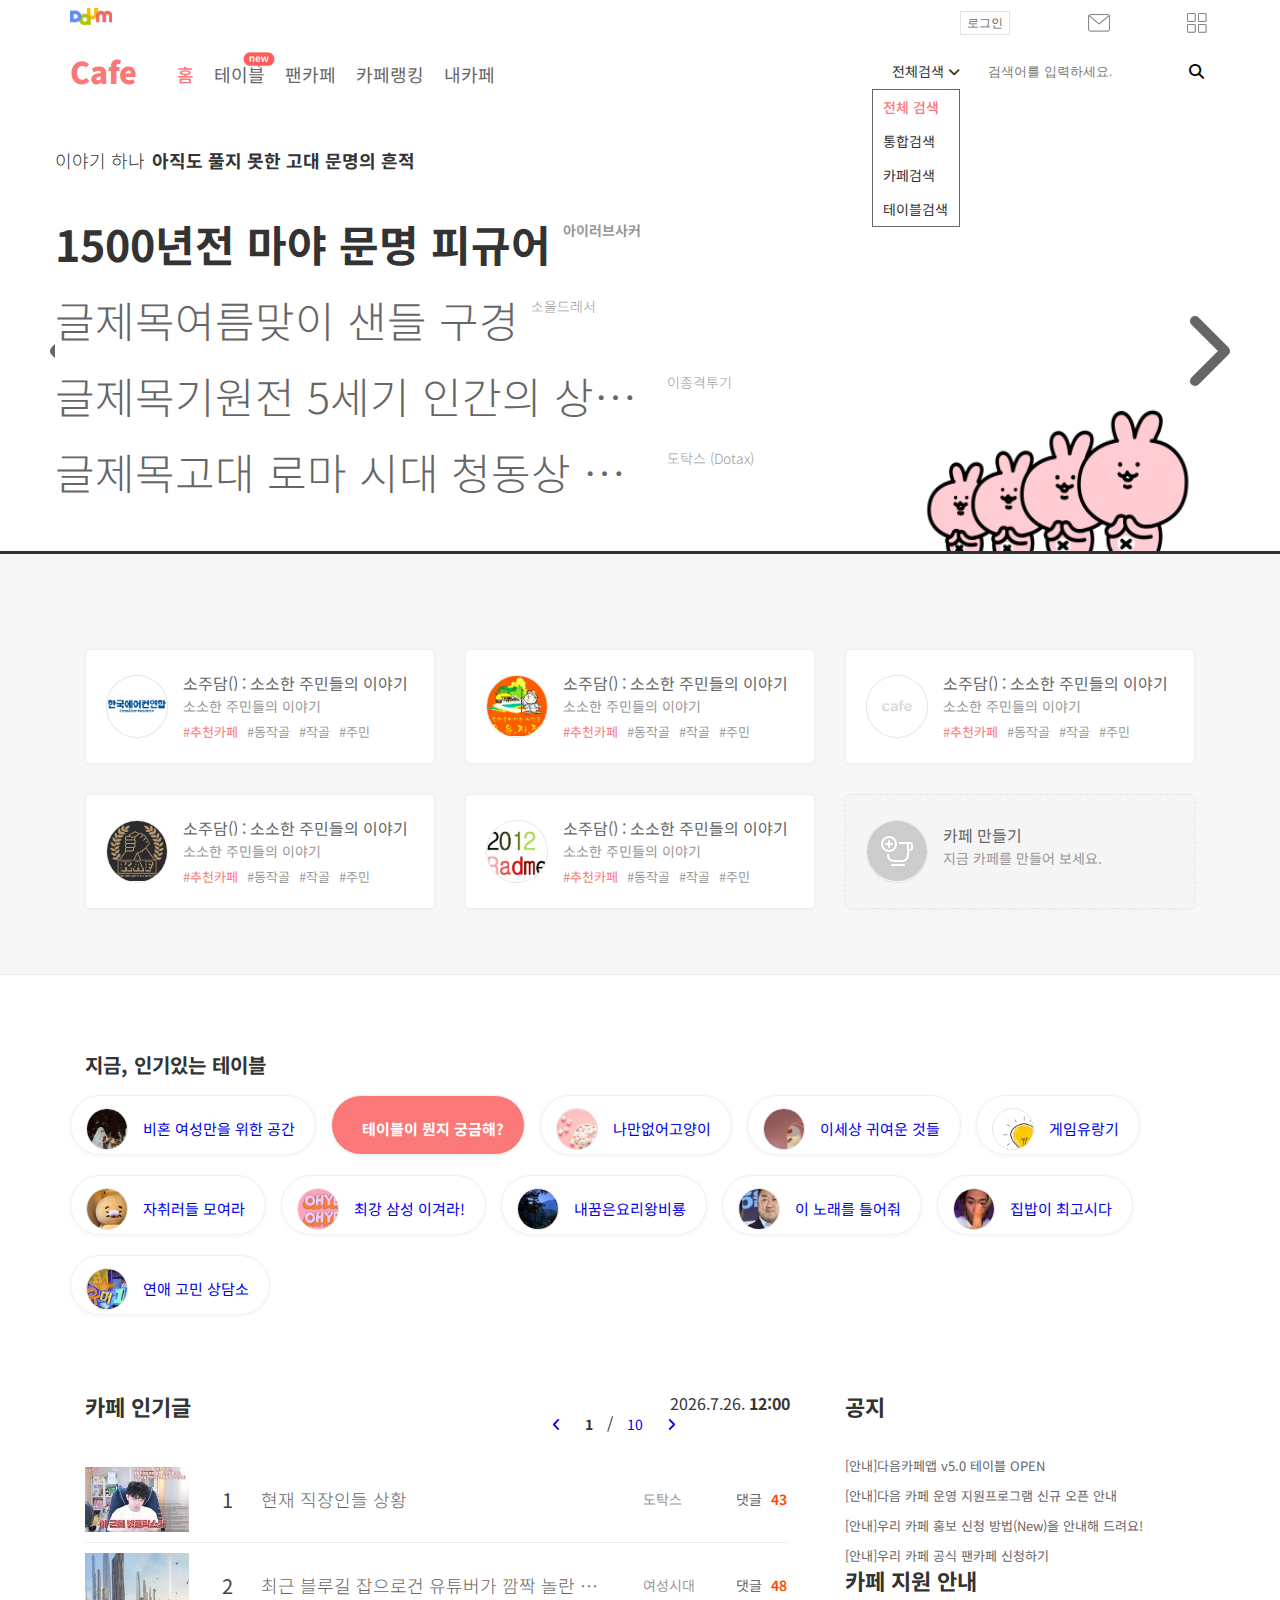
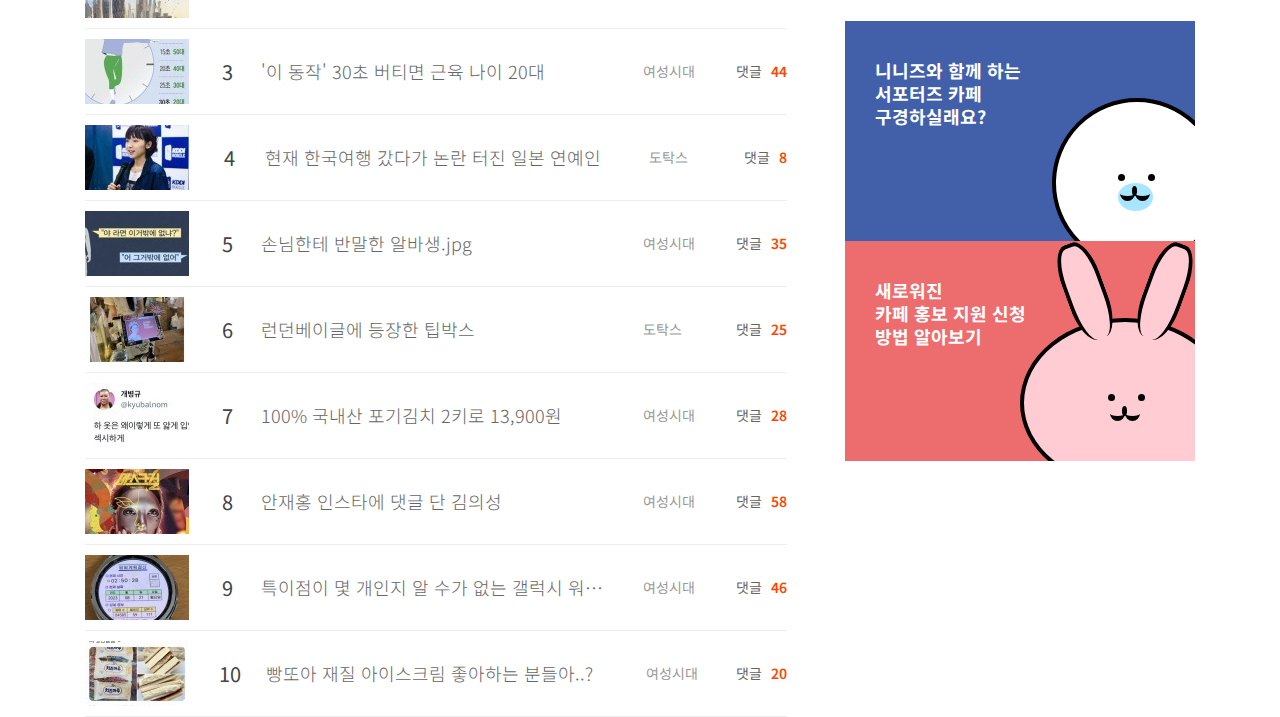
==== commit ec6a70f2: "음.." ====
--- a/index.html
+++ b/index.html
@@ -628,8 +628,37 @@
                         <li><a href="#"><span>[안내]</span>우리 카페 공식 팬카페 신청하기</a></li>
                     </ul>
                     <h2 class="notice-h2">카페 지원 안내</h2>
-                    <div class="evbox d-flex">
-                        <div class="evback1 d-flex"></div>
+                    <div class="evbox">
+                        <div class="text-box">
+                            <span>니니즈와 함께 하는</span>
+                            <span>서포터즈 카페</span>
+                            <span>구경하실래요?</span>
+                        </div>
+                        <div class="chara"></div>
+                        <div class="eyeball1"></div>
+                        <div class="eyeball2"></div>
+                        <div class="mouth"></div>
+                        <div class="mouth2"></div>
+                        <div class="nose"></div>
+                        <div class="mouth-back"></div>
+                        <!-- <div class="evback1 d-flex"></div> -->
+                    </div>
+
+                    <div class="evbox2">
+                        <div class="text-box">
+                            <span>새로워진</span>
+                            <span>카페 홍보 지원 신청</span>
+                            <span>방법 알아보기</span>
+                        </div>
+                        <div class="chara"></div>
+                        <div class="ear1"></div>
+                        <div class="ear2"></div>
+                        <div class="eyeball1"></div>
+                        <div class="eyeball2"></div>
+                        <div class="mouth"></div>
+                        <div class="mouth2"></div>
+                        <div class="nose"></div>
+                        <!-- <div class="evback1 d-flex"></div> -->
                     </div>
                 </div>
             </div>
--- a/css/style.css
+++ b/css/style.css
@@ -600,23 +600,187 @@
     z-index: 3;
 }
 .evbox{
+    position: relative;
     background: #4260aa;
     height: 220px;
-}
-.evback1{
-    width: 150px;
-    height: 150px;
-    border-radius: 100px;
+    overflow: hidden;
+}
+.text-box span{
+    display: inline-block;
+    width: 160px;
+    color: #fff;
+    font-size: 18px;
+    font-weight: 700;
+    margin-left: 30px;
+    padding-bottom: 5px;
+}
+.text-box span:first-child{
+    margin-top: 40px;
+}
+.chara{
+    position: absolute;
+    background-color: #fff;
+    width: 170px;
+    height: 170px;
+    border: 4px solid #000;
+    border-radius: 50%;
+    overflow: hidden;
+    right: -27px;
+    bottom: -27px;
+}
+.eyeball1{
+    position: absolute;
+    width: 7px;
+    height: 7px;
+    border-radius: 50%;
+    background-color: #000;
+    right: 70px;
+    bottom: 60px;
+}
+.eyeball2{
+    position: absolute;
+    width: 7px;
+    height: 7px;
+    border-radius: 50%;
+    background-color: #000;
+    right: 40px;
+    bottom: 60px;
+}
+div.mouth{
+    position: absolute;
+    border-bottom: 5px solid #000;
+    width: 15px;
+    height: 15px;
+    border-radius: 50%;
+    right: 60px;
+    bottom: 40px;
+    z-index: 2;
+}
+div.mouth2{
+    position: absolute;;
+    border-bottom: 5px solid #000;
+    width: 15px;
+    height: 15px;
+    border-radius: 50%;
+    right: 45px;
+    bottom: 40px;
+    z-index: 2;
+}
+div.nose{
+    position: absolute;
+    width: 5px;
+    height: 10px;
+    background-color: #000;
+    border-radius: 50%;
+    right: 58px;
+    bottom: 45px;
+    z-index: 2;
+
+}
+div.mouth-back{
+    position: absolute;
+    width: 35px;
+    height: 28px;
+    border-radius: 50%;
+    background-color: #a8e6ff;
+    right: 42px;
+    bottom: 30px;
+}
+.evbox2{
+    position: relative;
+    background: #ed6d6e;
+    height: 220px;
+    overflow: hidden;
+}
+.evbox2 .chara{
+    position: absolute;
+    background-color: #ffccd3;
+    width: 210px;
+    height: 170px;
+    border: 4px solid #000;
+    border-radius: 50%;
+    overflow: hidden;
+    right: -35px;
+    bottom: -27px;
+}
+.evbox2 .ear1{
+    position: absolute;
+    width: 40px;
+    height: 100px;
     border: 4px solid #000;
     border-bottom: none;
-    z-index: 1;
-    background-color: #fff;
-    margin-left: 200px;
-    margin-top: 100px;
-    overflow: hidden;
-}
-
-
+    border-radius: 40%;
+    background-color: #ffccd3;
+    transform: rotate(-20deg);
+    top: 0px;
+    right: 90px;
+}
+
+.evbox2 .ear2{
+    position: absolute;
+    width: 40px;
+    height: 100px;
+    border: 4px solid #000;
+    border-bottom: none;
+    border-radius: 40%;
+    background-color: #ffccd3;
+    transform: rotate(20deg);
+    top: 0px;
+    right: 10px;
+}
+.evbox2 .eyeball1{
+    position: absolute;
+    width: 7px;
+    height: 7px;
+    border-radius: 50%;
+    background-color: #000;
+    right: 80px;
+    bottom: 60px;
+}
+.evbox2 .eyeball2{
+    position: absolute;
+    width: 7px;
+    height: 7px;
+    border-radius: 50%;
+    background-color: #000;
+    right: 50px;
+    bottom: 60px;
+}
+.evbox2 .mouth{
+    position: absolute;
+    border-bottom: 5px solid #000;
+    width: 15px;
+    height: 15px;
+    border-radius: 50%;
+    right: 70px;
+    bottom: 40px;
+    z-index: 2;
+}
+.evbox2 .mouth2{
+    position: absolute;;
+    border-bottom: 5px solid #000;
+    width: 15px;
+    height: 15px;
+    border-radius: 50%;
+    right: 55px;
+    bottom: 40px;
+    z-index: 2;
+}
+.evbox2 .nose{
+    position: absolute;
+    width: 5px;
+    height: 10px;
+    background-color: #000;
+    border-radius: 50%;
+    right: 68px;
+    bottom: 45px;
+    z-index: 2;
+
+}
+/* 니니즈 */
+/* #4260aa #a8e6ff */
+/* 토끼 */
+/* #ed6d6e ffccd3 */
 
 
 
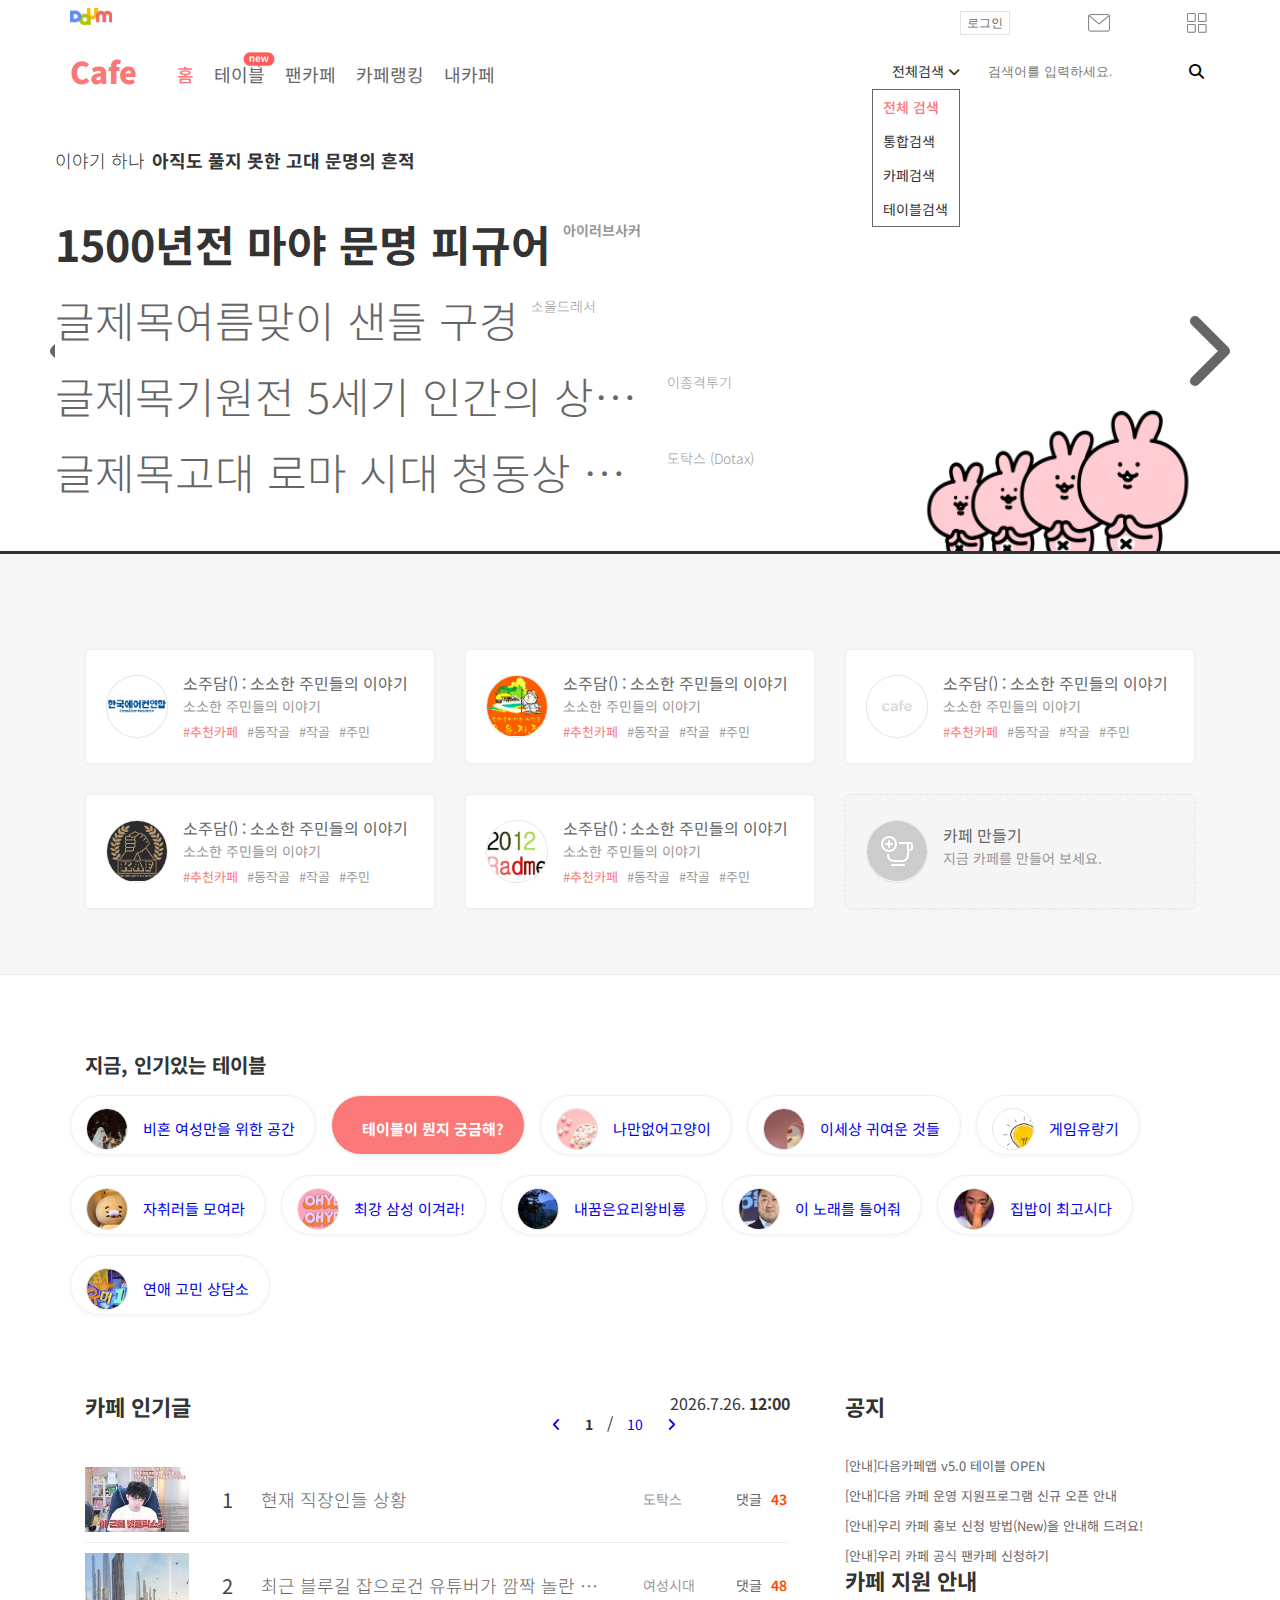
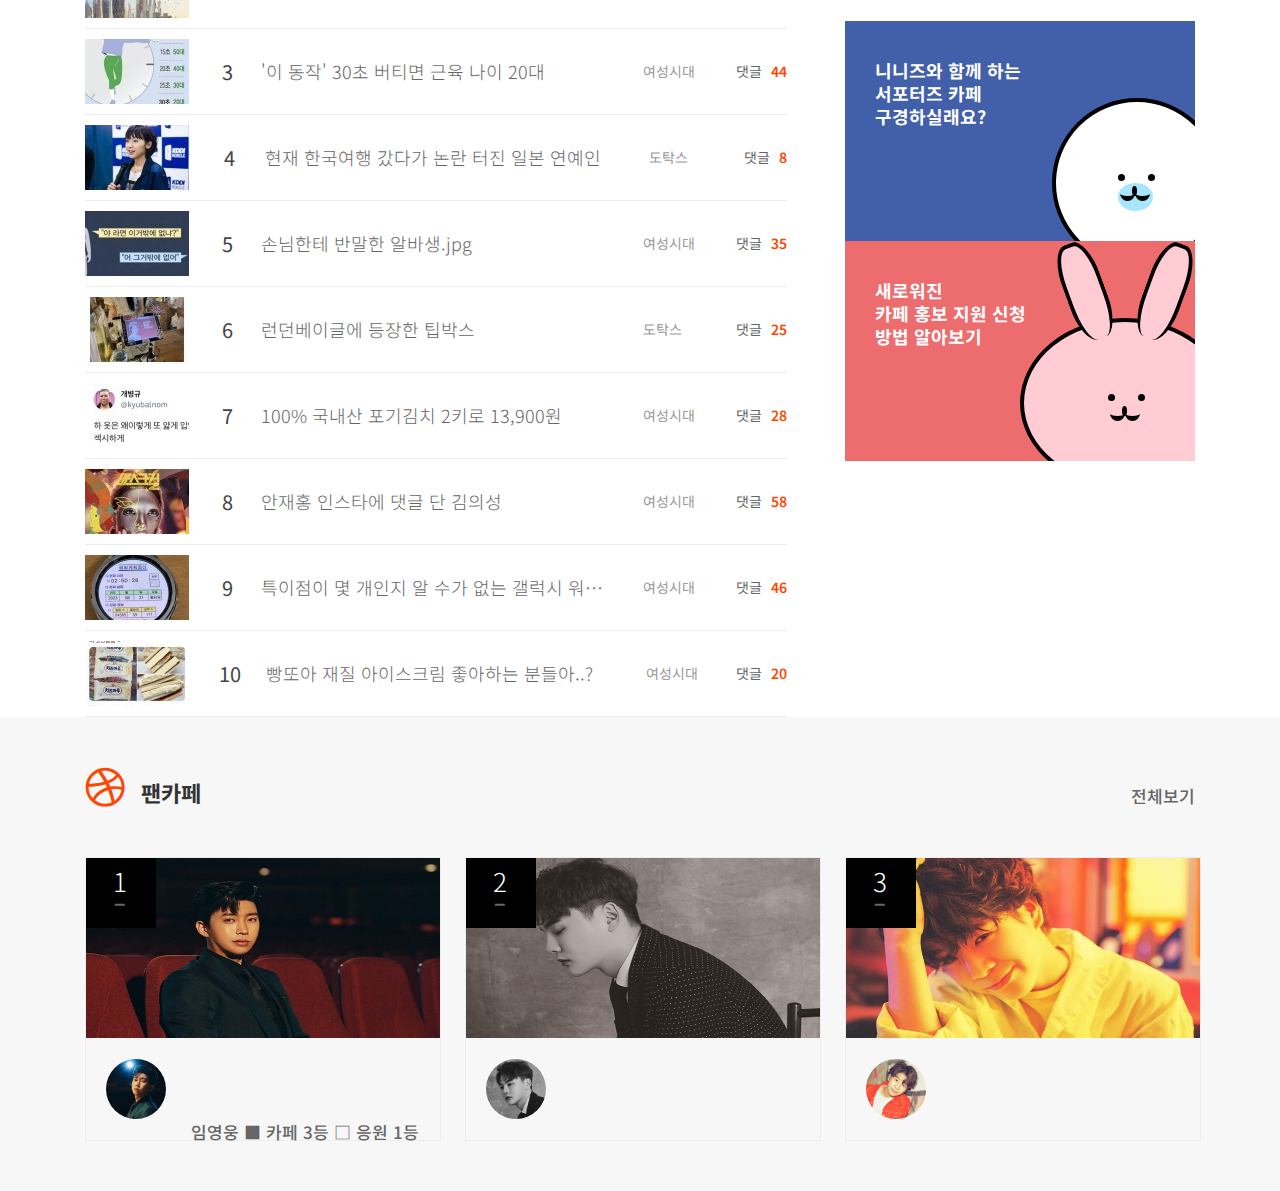
==== commit 4a26512f: "음....." ====
--- a/index.html
+++ b/index.html
@@ -663,5 +663,65 @@
                 </div>
             </div>
         </section>
+
+        <section class="main05">
+            <div class="container">
+                <h1><i class="fa-brands fa-dribbble"></i> 팬카페 <a href="#">전체보기</a></h1>
+                
+                <div class="row">
+                    <div class="col-md-4 fan-cafe-banner d-flex">
+                        <a href="#">
+                            <div class="banner-thumb-img">
+                                <div class="rank">
+                                    <span>1</span>
+                                    <span>-</span>
+                                </div>
+                                <img src="images/fan-cafe-banner1.jpg" alt="001">
+                                <div class="banner-innertext">
+                                    <img class= "icon" src="images/fan-cafe-banner1-1.png" alt="001-1">
+                                    <span>임영웅</span>
+                                    <span>■ 카페 3등</span>
+                                    <span>□ 응원 1등</span>
+                                </div>
+                            </div>
+                        </a>
+                    </div>
+                    <div class="col-md-4 fan-cafe-banner d-flex">
+                        <a href="#">
+                            <div class="banner-thumb-img">
+                                <div class="rank">
+                                    <span>2</span>
+                                    <span>-</span>
+                                </div>
+                                <img src="images/fan-cafe-banner2.jpg" alt="002">
+                                <div class="banner-innertext">
+                                    <img class= "icon" src="images/fan-cafe-banner2-2.png" alt="002-2">
+                                </div>
+                            </div>
+                        </a>
+                    </div>
+                    <div class="col-md-4 fan-cafe-banner d-flex">
+                        <a href="#">
+                            <div class="banner-thumb-img">
+                                <div class="rank">
+                                    <span>3</span>
+                                    <span>-</span>
+                                </div>
+                                <img src="images/fan-cafe-banner3.jpg" alt="003">
+                                <div class="banner-innertext">
+                                    <img class= "icon" src="images/fan-cafe-banner3-3.jpg" alt="003-3">
+                                </div>
+                            </div>
+                        </a>
+                    </div>
+                </div>
+            </div>
+        </section>
+
+
+        <section class="main06">
+
+        </section>
+
     </body>
 </html>
--- a/css/style.css
+++ b/css/style.css
@@ -781,6 +781,90 @@
 /* #4260aa #a8e6ff */
 /* 토끼 */
 /* #ed6d6e ffccd3 */
+
+/* section main05 */
+.main05{
+    background-color: #f7f7f7;
+    padding-top: 50px;
+    padding-bottom: 50px;
+}
+.main05 .container h1{
+    font-size: 22px;
+    font-weight: 700;
+    padding-bottom: 20px;
+}
+.main05 .container h1>i{
+    margin-right: 10px;
+    font-size: 40px;
+    color: orangered;
+}
+.main05 .container a{
+    padding-top: 20px;
+    font-size: 17px;
+    float: right;
+    color: #666;
+    font-weight: 500;
+}
+.fan-cafe-banner{
+    margin-top: 10px;
+}
+.banner-thumb-img{
+    position: relative;
+    border: 1px solid #ededed;
+}
+.banner-thumb-img:hover{
+    box-shadow: 0 1px 4px rgba(0, 0, 0, 0.05),
+                0 0 10px rgba(0, 0, 0, 0.14)
+}
+.rank{
+    width: 70px;
+    height: 70px;
+    position: absolute;
+    background-color: #000;
+    color: #fff;
+    font-size: 26px;
+    font-weight: 300;
+}
+.rank span:first-child{
+    position: absolute;
+    left: 27px;
+    top: 10px;
+}
+.rank span:last-child{
+    color: #666;
+    position: absolute;
+    font-size: 40px;
+    top: 25px;
+    left: 27px;
+}
+.banner-thumb-img img{
+    width: 354px;
+    height: 180px;
+}
+.banner-thumb-img .icon{
+    margin: 20px;
+    width: 60px;
+    height: 60px;
+    overflow: hidden;
+    border-radius: 50%;
+}
+.banner-inner-text span{
+    display: block;
+}
+
+
+
+
+
+
+
+
+
+
+
+
+
+
 
 
 
